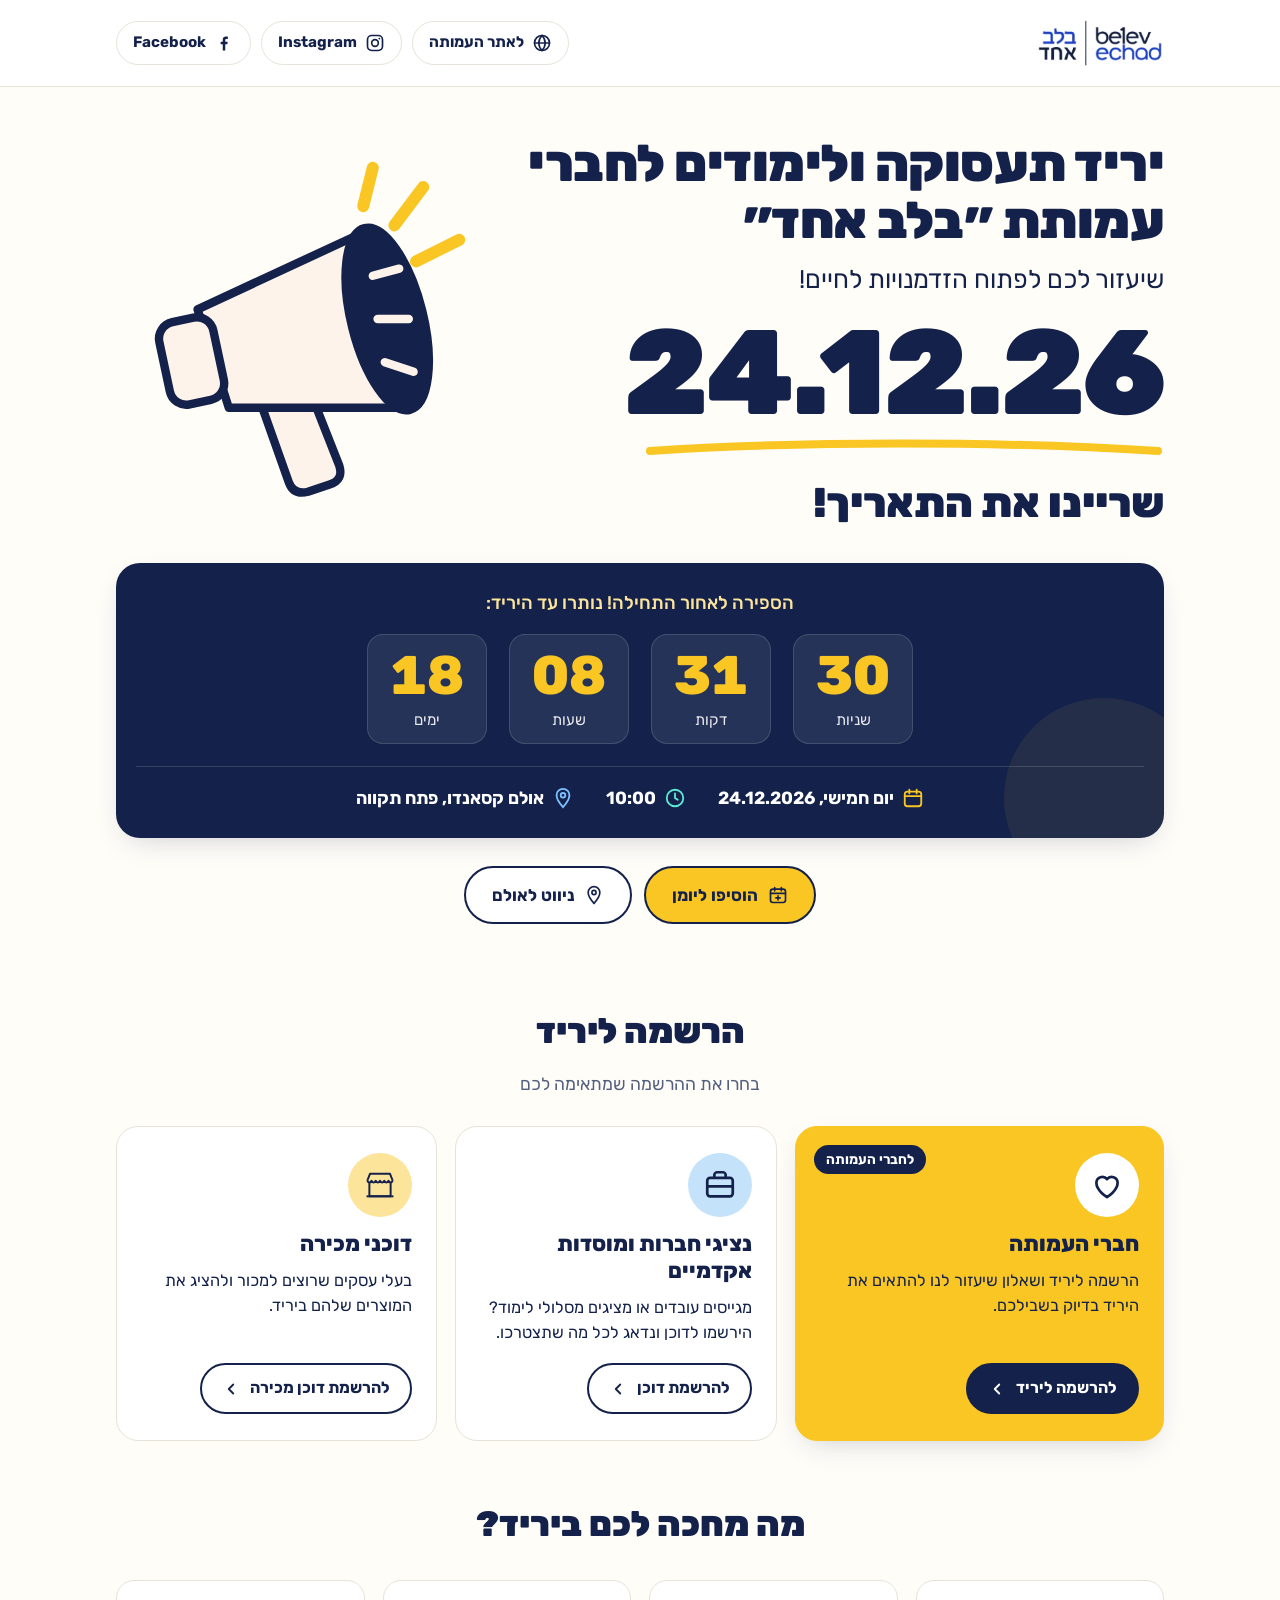
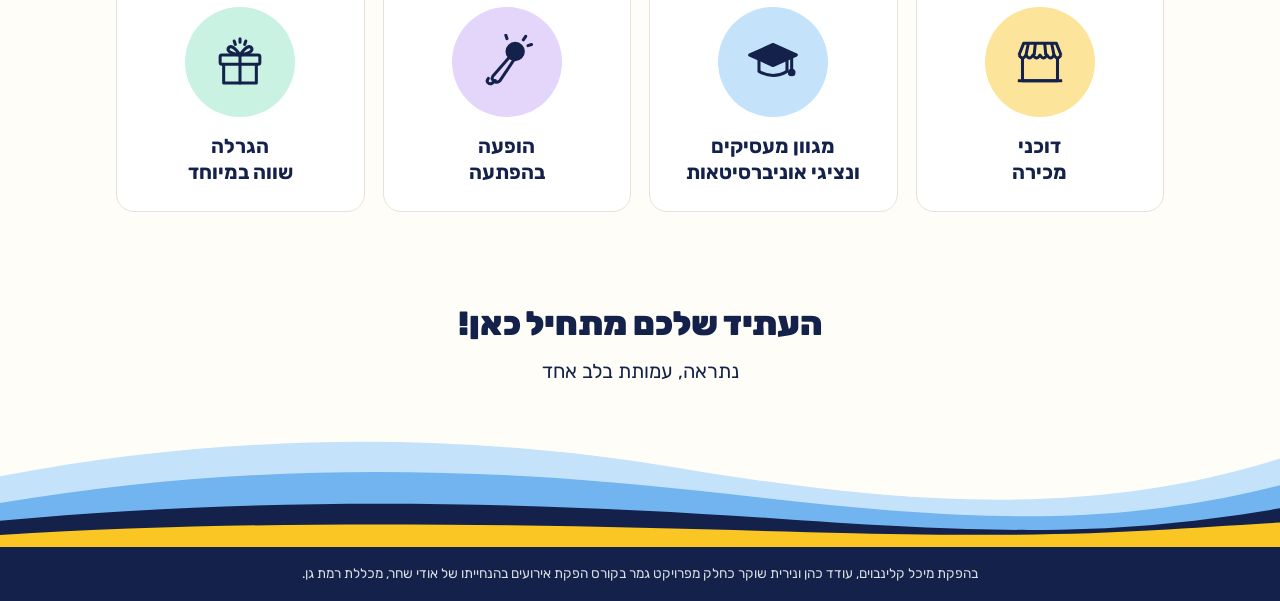
==== index.html @ 86a4e1fc "Update hero heading, drop hero register button, add credits footer - Hero now opens with "יריד תעסוק" ====
<!doctype html>
<html lang="he" dir="rtl">
<head>
  <meta charset="utf-8">
  <meta name="viewport" content="width=device-width, initial-scale=1">
  <title>יריד תעסוקה ולימודים | בלב אחד</title>
  <meta name="description" content="חברי בלב אחד, שריינו את התאריך! יריד תעסוקה ולימודים ב-24.12.26 בשעה 10:00, אולם קסאנדו פתח תקווה.">
  <link rel="preconnect" href="https://fonts.googleapis.com">
  <link rel="preconnect" href="https://fonts.gstatic.com" crossorigin>
  <link href="https://fonts.googleapis.com/css2?family=Rubik:wght@400;500;700;800;900&display=swap" rel="stylesheet">
  <link rel="stylesheet" href="styles.css">
</head>
<body>

  <!-- Top info bar (as in the flyer) -->
  <header class="topbar">
    <div class="container">
      <a class="logo" href="index.html" aria-label="בלב אחד – belev echad">
        <img src="assets/logo.png" alt="בלב אחד – belev echad" width="194" height="76">
      </a>
      <nav class="social" aria-label="בלב אחד ברשת">
        <a class="social-link" href="https://belevechad.nyc/" target="_blank" rel="noopener">
          <svg width="20" height="20" viewBox="0 0 24 24" fill="none" stroke="currentColor" stroke-width="2" stroke-linecap="round" aria-hidden="true"><circle cx="12" cy="12" r="9"/><path d="M3 12h18M12 3c2.5 2.6 3.8 5.6 3.8 9s-1.3 6.4-3.8 9c-2.5-2.6-3.8-5.6-3.8-9S9.5 5.6 12 3Z"/></svg>
          <span class="social-label">לאתר העמותה</span>
        </a>
        <a class="social-link" href="https://www.instagram.com/belevechad" target="_blank" rel="noopener">
          <svg width="20" height="20" viewBox="0 0 24 24" fill="none" stroke="currentColor" stroke-width="2" aria-hidden="true"><rect x="3" y="3" width="18" height="18" rx="5"/><circle cx="12" cy="12" r="4"/><circle cx="17.3" cy="6.7" r="1.1" fill="currentColor" stroke="none"/></svg>
          <span class="social-label">Instagram</span>
        </a>
        <a class="social-link" href="https://www.facebook.com/belevechad/" target="_blank" rel="noopener">
          <svg width="20" height="20" viewBox="0 0 24 24" fill="currentColor" aria-hidden="true"><path d="M13.5 21v-7.5h2.5l.4-3h-2.9V8.6c0-.9.3-1.5 1.5-1.5h1.6V4.4c-.3 0-1.2-.1-2.3-.1-2.3 0-3.8 1.4-3.8 3.9v2.3H8v3h2.5V21h3Z"/></svg>
          <span class="social-label">Facebook</span>
        </a>
      </nav>
    </div>
  </header>

  <main>
    <!-- Hero -->
    <section class="hero">
      <div class="container">
        <div class="hero-grid">
          <div>
            <h1>יריד תעסוקה ולימודים לחברי עמותת ״בלב אחד״</h1>
            <p class="tagline">שיעזור לכם לפתוח הזדמנויות לחיים!</p>
            <p class="big-date">24.12.26</p>
            <svg class="underline" viewBox="0 0 520 18" preserveAspectRatio="none" aria-hidden="true"><path d="M6 12 C 150 2, 360 2, 514 12" stroke="#f9c623" stroke-width="8" fill="none" stroke-linecap="round"/></svg>
            <p class="save-date">שריינו את התאריך!</p>
          </div>

          <!-- Megaphone illustration -->
          <svg class="megaphone" viewBox="0 0 300 300" aria-hidden="true">
            <g stroke="#f9c623" stroke-width="10" stroke-linecap="round">
              <path d="M222 62 L246 30"/><path d="M240 92 L276 74"/><path d="M196 46 L204 14"/>
            </g>
            <g stroke="#14224b" stroke-width="7" stroke-linejoin="round" stroke-linecap="round">
              <path d="M150 196 L176 262 Q180 274 168 278 L150 284 Q138 287 134 276 L112 214" fill="#fdf3ea"/>
              <path d="M58 132 L200 66 L232 214 L84 214 Z" fill="#fdf3ea"/>
              <rect x="30" y="140" width="46" height="70" rx="14" fill="#fdf3ea" transform="rotate(-12 53 175)"/>
              <ellipse cx="216" cy="140" rx="30" ry="78" transform="rotate(-14 216 140)" fill="#14224b"/>
            </g>
            <g stroke="#fdf3ea" stroke-width="7" stroke-linecap="round">
              <path d="M204 104 L226 98"/><path d="M208 140 L234 140"/><path d="M214 176 L238 184"/>
            </g>
          </svg>
        </div>

        <!-- Countdown -->
        <div class="countdown-wrap" role="timer" aria-live="off">
          <p class="countdown-title">הספירה לאחור התחילה! נותרו עד היריד:</p>
          <div class="countdown" id="countdown">
            <div class="cd-unit"><span class="cd-num" id="cd-seconds">--</span><span class="cd-label">שניות</span></div>
            <div class="cd-unit"><span class="cd-num" id="cd-minutes">--</span><span class="cd-label">דקות</span></div>
            <div class="cd-unit"><span class="cd-num" id="cd-hours">--</span><span class="cd-label">שעות</span></div>
            <div class="cd-unit"><span class="cd-num" id="cd-days">--</span><span class="cd-label">ימים</span></div>
          </div>
          <div class="cd-details">
            <div class="cd-detail">
              <svg width="22" height="22" viewBox="0 0 24 24" fill="none" stroke="#f9c623" stroke-width="2" stroke-linecap="round" aria-hidden="true"><rect x="3" y="5" width="18" height="16" rx="3"/><path d="M3 10h18M8 3v4M16 3v4"/></svg>
              <span>יום חמישי, 24.12.2026</span>
            </div>
            <div class="cd-detail">
              <svg width="22" height="22" viewBox="0 0 24 24" fill="none" stroke="#5eead4" stroke-width="2" stroke-linecap="round" aria-hidden="true"><circle cx="12" cy="12" r="9"/><path d="M12 7v5l3 2"/></svg>
              <span>10:00</span>
            </div>
            <div class="cd-detail">
              <svg width="22" height="22" viewBox="0 0 24 24" fill="none" stroke="#7cc0ff" stroke-width="2" aria-hidden="true"><path d="M12 2a7 7 0 0 0-7 7c0 5.2 7 13 7 13s7-7.8 7-13a7 7 0 0 0-7-7Z"/><circle cx="12" cy="9" r="2.5"/></svg>
              <span>אולם קסאנדו, פתח תקווה</span>
            </div>
          </div>
        </div>

        <div class="cta-row">
          <a class="btn btn-primary" href="https://calendar.google.com/calendar/render?action=TEMPLATE&text=%D7%99%D7%A8%D7%99%D7%93%20%D7%AA%D7%A2%D7%A1%D7%95%D7%A7%D7%94%20%D7%95%D7%9C%D7%99%D7%9E%D7%95%D7%93%D7%99%D7%9D%20-%20%D7%91%D7%9C%D7%91%20%D7%90%D7%97%D7%93&dates=20261224T080000Z/20261224T120000Z&location=%D7%90%D7%95%D7%9C%D7%9D%20%D7%A7%D7%A1%D7%90%D7%A0%D7%93%D7%95%2C%20%D7%A4%D7%AA%D7%97%20%D7%AA%D7%A7%D7%95%D7%95%D7%94" target="_blank" rel="noopener">
            <svg width="20" height="20" viewBox="0 0 24 24" fill="none" aria-hidden="true"><rect x="3" y="5" width="18" height="16" rx="3" stroke="currentColor" stroke-width="2"/><path d="M3 10h18M8 3v4M16 3v4M12 13v5M9.5 15.5h5" stroke="currentColor" stroke-width="2" stroke-linecap="round"/></svg>
            הוסיפו ליומן
          </a>
          <a class="btn btn-ghost" href="https://waze.com/ul?q=אולם%20קסאנדו%20פתח%20תקווה&navigate=yes" target="_blank" rel="noopener">
            <svg width="20" height="20" viewBox="0 0 24 24" fill="none" aria-hidden="true"><path d="M12 2a7 7 0 0 0-7 7c0 5.2 7 13 7 13s7-7.8 7-13a7 7 0 0 0-7-7Z" stroke="currentColor" stroke-width="2"/><circle cx="12" cy="9" r="2.5" stroke="currentColor" stroke-width="2"/></svg>
            ניווט לאולם
          </a>
        </div>
      </div>
    </section>

    <!-- Registration: one card per audience -->
    <section class="section" id="register">
      <div class="container">
        <h2 class="section-title">הרשמה ליריד</h2>
        <p class="section-sub">בחרו את ההרשמה שמתאימה לכם</p>
        <div class="reg-cards">
          <a class="reg-card featured" href="members.html">
            <span class="reg-badge">לחברי העמותה</span>
            <span class="reg-icon bg-mint">
              <svg width="34" height="34" viewBox="0 0 24 24" fill="none" stroke="#14224b" stroke-width="1.9" stroke-linecap="round" stroke-linejoin="round" aria-hidden="true"><path d="M12 20.5s-7.5-4.4-7.5-10.1A4.2 4.2 0 0 1 12 7.9a4.2 4.2 0 0 1 7.5 2.5c0 5.7-7.5 10.1-7.5 10.1Z"/></svg>
            </span>
            <h3>חברי העמותה</h3>
            <p>הרשמה ליריד ושאלון שיעזור לנו להתאים את היריד בדיוק בשבילכם.</p>
            <span class="btn btn-dark">להרשמה ליריד <svg width="18" height="18" viewBox="0 0 24 24" fill="none" stroke="currentColor" stroke-width="2.4" stroke-linecap="round" stroke-linejoin="round" aria-hidden="true"><path d="M15 6l-6 6 6 6"/></svg></span>
          </a>
          <a class="reg-card" href="register.html">
            <span class="reg-icon bg-sky">
              <svg width="34" height="34" viewBox="0 0 24 24" fill="none" stroke="#14224b" stroke-width="1.9" stroke-linejoin="round" aria-hidden="true"><rect x="3" y="7" width="18" height="13" rx="2"/><path d="M8 7V5a2 2 0 0 1 2-2h4a2 2 0 0 1 2 2v2M3 13h18"/></svg>
            </span>
            <h3>נציגי חברות ומוסדות אקדמיים</h3>
            <p>מגייסים עובדים או מציגים מסלולי לימוד? הירשמו לדוכן ונדאג לכל מה שתצטרכו.</p>
            <span class="btn btn-ghost">להרשמת דוכן <svg width="18" height="18" viewBox="0 0 24 24" fill="none" stroke="currentColor" stroke-width="2.4" stroke-linecap="round" stroke-linejoin="round" aria-hidden="true"><path d="M15 6l-6 6 6 6"/></svg></span>
          </a>
          <a class="reg-card" href="vendors.html">
            <span class="reg-icon bg-butter">
              <svg width="34" height="34" viewBox="0 0 48 48" fill="none" stroke="#14224b" stroke-width="2.8" stroke-linejoin="round" aria-hidden="true"><path d="M6 18 L10 8 H38 L42 18"/><path d="M6 18 q3 5 6 0 q3 5 6 0 q3 5 6 0 q3 5 6 0 q3 5 6 0 q3 5 6 0"/><path d="M9 21 V40 H39 V21"/><path d="M5 40 H43"/></svg>
            </span>
            <h3>דוכני מכירה</h3>
            <p>בעלי עסקים שרוצים למכור ולהציג את המוצרים שלהם ביריד.</p>
            <span class="btn btn-ghost">להרשמת דוכן מכירה <svg width="18" height="18" viewBox="0 0 24 24" fill="none" stroke="currentColor" stroke-width="2.4" stroke-linecap="round" stroke-linejoin="round" aria-hidden="true"><path d="M15 6l-6 6 6 6"/></svg></span>
          </a>
        </div>
      </div>
    </section>

    <!-- What awaits you -->
    <section class="section" style="padding-top:0">
      <div class="container">
        <h2 class="section-title">מה מחכה לכם ביריד?</h2>
        <div class="features">
          <div class="feature">
            <div class="icon bg-butter">
              <svg width="56" height="56" viewBox="0 0 48 48" fill="none" stroke="#14224b" stroke-width="2.6" stroke-linejoin="round" aria-hidden="true"><path d="M6 18 L10 8 H38 L42 18"/><path d="M6 18 q3 5 6 0 q3 5 6 0 q3 5 6 0 q3 5 6 0 q3 5 6 0 q3 5 6 0"/><path d="M9 21 V40 H39 V21"/><path d="M5 40 H43"/><path d="M14 8 L12 18 M20 8 L19 18 M28 8 L29 18 M34 8 L36 18"/></svg>
            </div>
            <h3>דוכני<br>מכירה</h3>
          </div>
          <div class="feature">
            <div class="icon bg-sky">
              <svg width="56" height="56" viewBox="0 0 48 48" fill="none" stroke="#14224b" stroke-width="2.6" stroke-linejoin="round" stroke-linecap="round" aria-hidden="true"><path d="M4 18 L24 9 L44 18 L24 27 Z" fill="#14224b"/><path d="M12 22 V32 Q24 39 36 32 V22"/><path d="M40 20 V31"/><circle cx="40" cy="33" r="2" fill="#14224b"/></svg>
            </div>
            <h3>מגוון מעסיקים<br>ונציגי אוניברסיטאות</h3>
          </div>
          <div class="feature">
            <div class="icon bg-lilac">
              <svg width="56" height="56" viewBox="0 0 48 48" fill="none" stroke="#14224b" stroke-width="2.6" stroke-linecap="round" stroke-linejoin="round" aria-hidden="true"><circle cx="31" cy="15" r="7" fill="#14224b"/><path d="M26 20 L12 36 Q10 39 13 40 L14 41 Q16 42 18 40 L30 22"/><path d="M14 40 Q10 44 8 42 Q6 41 8 38"/><path d="M38 5 L40 2 M42 10 L45 9 M24 4 L23 1"/></svg>
            </div>
            <h3>הופעה<br>בהפתעה</h3>
          </div>
          <div class="feature">
            <div class="icon bg-mint">
              <svg width="56" height="56" viewBox="0 0 48 48" fill="none" stroke="#14224b" stroke-width="2.6" stroke-linejoin="round" stroke-linecap="round" aria-hidden="true"><rect x="7" y="18" width="34" height="8" rx="1.5"/><path d="M10 26 V42 H38 V26"/><path d="M24 18 V42"/><path d="M24 18 Q17 8 14 12 Q12 16 24 18 Q31 8 34 12 Q36 16 24 18"/><path d="M19 6 L20 9 M24 4 V7 M29 6 L28 9"/></svg>
            </div>
            <h3>הגרלה<br>שווה במיוחד</h3>
          </div>
        </div>
      </div>
    </section>

    <!-- Closing -->
    <section class="closing">
      <div class="container">
        <h2>העתיד שלכם מתחיל כאן!</h2>
        <p>נתראה, עמותת בלב אחד</p>
      </div>
      <svg class="wave" viewBox="0 0 1440 140" preserveAspectRatio="none" aria-hidden="true">
        <path d="M0 60 C 260 10, 520 10, 760 50 S 1220 110, 1440 40 V140 H0 Z" fill="#c5e2fb"/>
        <path d="M0 90 C 300 40, 560 50, 820 80 S 1240 120, 1440 70 V140 H0 Z" fill="#2f8fe6" opacity=".55"/>
        <path d="M0 110 C 320 80, 620 90, 880 108 S 1260 126, 1440 96 V140 H0 Z" fill="#14224b"/>
        <path d="M0 126 C 360 104, 700 118, 960 124 S 1300 120, 1440 112 V140 H0 Z" fill="#f9c623"/>
      </svg>
    </section>
  </main>

  <footer class="site-footer">
    <p>בהפקת מיכל קלינבוים, עודד כהן ונירית שוקר כחלק מפרויקט גמר בקורס הפקת אירועים בהנחייתו של אודי שחר, מכללת רמת גן.</p>
  </footer>

  <script>
    // Event start: 24.12.2026 at 10:00 Israel time (UTC+2 in December)
    const EVENT_START = new Date('2026-12-24T10:00:00+02:00').getTime();
    const EVENT_END_GUESS = EVENT_START + 6 * 60 * 60 * 1000; // treat the day as "today" for 6 hours

    const els = {
      wrap: document.getElementById('countdown'),
      d: document.getElementById('cd-days'),
      h: document.getElementById('cd-hours'),
      m: document.getElementById('cd-minutes'),
      s: document.getElementById('cd-seconds'),
      title: document.querySelector('.countdown-title')
    };
    const pad = n => String(n).padStart(2, '0');

    function tick() {
      const now = Date.now();
      const diff = EVENT_START - now;

      if (diff <= 0) {
        clearInterval(timer);
        els.title.style.display = 'none';
        els.wrap.innerHTML = now < EVENT_END_GUESS
          ? '<p class="countdown-done">היריד מתקיים עכשיו! מחכים לכם 🎉</p>'
          : '<p class="countdown-done">תודה שהגעתם! נתראה באירוע הבא 💛</p>';
        return;
      }

      const sec = Math.floor(diff / 1000);
      els.d.textContent = Math.floor(sec / 86400);
      els.h.textContent = pad(Math.floor((sec % 86400) / 3600));
      els.m.textContent = pad(Math.floor((sec % 3600) / 60));
      els.s.textContent = pad(sec % 60);
    }

    const timer = setInterval(tick, 1000);
    tick();
  </script>
</body>
</html>
---- styles.css ----
:root {
  --navy: #14224b;
  --navy-2: #22346b;
  --yellow: #f9c623;
  --yellow-soft: #fde49b;
  --blue: #2f8fe6;
  --sky: #c5e2fb;
  --mint: #c9f2e3;
  --lilac: #e4d6fb;
  --bg: #fffdf8;
  --card: #ffffff;
  --line: #e7e3d8;
  --muted: #55607f;
  --danger: #c0392b;
  --radius: 18px;
  --shadow: 0 10px 30px -12px rgba(20, 34, 75, 0.25);
}

* { box-sizing: border-box; }
[hidden] { display: none !important; }

html { scroll-behavior: smooth; }

body {
  margin: 0;
  font-family: "Rubik", "Assistant", system-ui, sans-serif;
  color: var(--navy);
  background: var(--bg);
  line-height: 1.55;
  -webkit-font-smoothing: antialiased;
  -webkit-text-size-adjust: 100%;
  text-size-adjust: 100%;
}

a { color: inherit; }

.container {
  width: 100%;
  max-width: 1080px;
  margin: 0 auto;
  padding: 0 16px;
}

/* ---------- Logo ---------- */
.logo { display: inline-flex; align-items: center; }
.logo img { display: block; height: 50px; width: auto; }
@media (max-width: 600px) { .logo img { height: 44px; } }

/* ---------- Top info bar ---------- */
.topbar {
  padding: 18px 0;
  border-bottom: 1px solid var(--line);
  background: #fff;
}
.topbar .container {
  display: flex;
  align-items: center;
  justify-content: space-between;
  gap: 16px;
  flex-wrap: wrap;
}
.social { display: flex; align-items: center; gap: 10px; }
.social-link {
  display: inline-flex;
  align-items: center;
  gap: 8px;
  padding: 9px 16px;
  border: 1.5px solid var(--line);
  border-radius: 999px;
  background: #fff;
  color: var(--navy);
  font-weight: 700;
  font-size: 0.95rem;
  text-decoration: none;
  transition: border-color 0.15s ease, background 0.15s ease, transform 0.15s ease;
}
.social-link svg { flex: none; }
.social-link:hover { border-color: var(--navy); background: var(--yellow-soft); transform: translateY(-1px); }
.social-link:focus-visible { outline: 3px solid var(--blue); outline-offset: 2px; }

/* ---------- Hero ---------- */
.hero {
  position: relative;
  padding: 48px 0 24px;
  overflow: hidden;
}
.hero-grid {
  display: grid;
  grid-template-columns: 1.25fr 0.75fr;
  align-items: center;
  gap: 24px;
}
.hero h1 {
  margin: 0;
  font-size: clamp(1.9rem, 4.6vw, 3.2rem);
  font-weight: 900;
  line-height: 1.12;
  letter-spacing: -0.5px;
}
.big-date {
  margin: 14px 0 0;
  font-size: clamp(3.4rem, 12vw, 7.5rem);
  font-weight: 900;
  line-height: 1;
  direction: ltr;
  text-align: right;
  letter-spacing: -2px;
}
.underline {
  display: block;
  width: min(100%, 520px);
  height: 18px;
  margin: 6px 0 22px auto;
}
.hero .tagline {
  margin: 10px 0 0;
  font-size: clamp(1.15rem, 2.6vw, 1.6rem);
  font-weight: 400;
}
.save-date {
  margin: 0;
  font-size: clamp(1.6rem, 4vw, 2.6rem);
  font-weight: 900;
  line-height: 1.15;
}
.megaphone { width: 100%; max-width: 360px; justify-self: center; }

/* ---------- Countdown ---------- */
.countdown-wrap {
  margin: 36px 0 0;
  padding: 26px 20px;
  background: var(--navy);
  color: #fff;
  border-radius: 24px;
  box-shadow: var(--shadow);
  text-align: center;
  position: relative;
  overflow: hidden;
}
.countdown-wrap::before {
  content: "";
  position: absolute;
  inset: auto -40px -60px auto;
  width: 200px;
  height: 200px;
  border-radius: 50%;
  background: var(--yellow);
  opacity: 0.07;
}
.countdown-title {
  margin: 0 0 16px;
  font-size: 1.15rem;
  font-weight: 500;
  color: var(--yellow-soft);
}
.countdown {
  display: flex;
  justify-content: center;
  gap: clamp(8px, 2.5vw, 22px);
}
.cd-unit {
  flex: 1 1 0;
  min-width: 0;
  max-width: 120px;
  padding: 14px 6px 10px;
  border-radius: 16px;
  background: rgba(255, 255, 255, 0.08);
  border: 1px solid rgba(255, 255, 255, 0.14);
}
.cd-num {
  display: block;
  font-size: clamp(1.9rem, 7vw, 3.4rem);
  font-weight: 800;
  line-height: 1;
  font-variant-numeric: tabular-nums;
  color: var(--yellow);
}
.cd-label { display: block; margin-top: 6px; font-size: 0.95rem; opacity: 0.9; }
.countdown-done { font-size: 1.6rem; font-weight: 800; color: var(--yellow); margin: 0; }
.cd-details {
  position: relative;
  display: flex;
  flex-wrap: wrap;
  justify-content: center;
  gap: 10px 32px;
  margin-top: 22px;
  padding-top: 18px;
  border-top: 1px solid rgba(255, 255, 255, 0.14);
}
.cd-detail {
  display: inline-flex;
  align-items: center;
  gap: 8px;
  font-size: 1.1rem;
  font-weight: 700;
}
.cd-detail svg { flex: none; }

/* ---------- Buttons ---------- */
.cta-row {
  display: flex;
  flex-wrap: wrap;
  justify-content: center;
  gap: 12px;
  margin-top: 28px;
}
.btn {
  display: inline-flex;
  align-items: center;
  justify-content: center;
  gap: 10px;
  padding: 14px 26px;
  border-radius: 999px;
  border: 2px solid var(--navy);
  font: inherit;
  font-weight: 700;
  font-size: 1.05rem;
  text-decoration: none;
  cursor: pointer;
  transition: transform 0.15s ease, box-shadow 0.15s ease, background 0.15s ease;
}
.btn:hover { transform: translateY(-2px); box-shadow: var(--shadow); }
.btn:focus-visible { outline: 3px solid var(--blue); outline-offset: 3px; }
.btn-primary { background: var(--yellow); color: var(--navy); }
.btn-ghost { background: #fff; color: var(--navy); }
.btn-dark { background: var(--navy); color: #fff; }
.btn[disabled] { opacity: 0.6; cursor: wait; transform: none; }

/* ---------- Features ---------- */
.section { padding: 56px 0; }
.section-title {
  margin: 0 0 28px;
  text-align: center;
  font-size: clamp(1.6rem, 3.6vw, 2.2rem);
  font-weight: 900;
}
.features {
  display: grid;
  grid-template-columns: repeat(4, 1fr);
  gap: 18px;
}
.feature {
  text-align: center;
  padding: 26px 14px;
  background: var(--card);
  border: 1px solid var(--line);
  border-radius: var(--radius);
}
.feature .icon {
  width: 110px;
  height: 110px;
  margin: 0 auto 16px;
  border-radius: 50%;
  display: grid;
  place-items: center;
}
.feature h3 { margin: 0; font-size: 1.25rem; font-weight: 700; line-height: 1.3; }
.bg-butter { background: var(--yellow-soft); }
.bg-sky { background: var(--sky); }
.bg-lilac { background: var(--lilac); }
.bg-mint { background: var(--mint); }

/* ---------- Registration cards ---------- */
.section-sub { margin: -16px 0 28px; text-align: center; color: var(--muted); font-size: 1.1rem; }
.reg-cards {
  display: grid;
  grid-template-columns: 1.15fr 1fr 1fr;
  gap: 18px;
  align-items: stretch;
}
.reg-card {
  position: relative;
  display: flex;
  flex-direction: column;
  align-items: flex-start;
  gap: 10px;
  padding: 26px 24px;
  background: var(--card);
  border: 1.5px solid var(--line);
  border-radius: 22px;
  color: var(--navy);
  text-decoration: none;
  transition: transform 0.15s ease, box-shadow 0.15s ease, border-color 0.15s ease;
}
.reg-card:hover { transform: translateY(-3px); box-shadow: var(--shadow); border-color: var(--navy); }
.reg-card:focus-visible { outline: 3px solid var(--blue); outline-offset: 3px; }
.reg-card.featured { background: var(--yellow); border-color: var(--yellow); box-shadow: var(--shadow); }
.reg-card h3 { margin: 4px 0 0; font-size: 1.35rem; font-weight: 800; line-height: 1.25; }
.reg-card p { margin: 0; font-size: 1.02rem; flex: 1; }
.reg-card .btn { margin-top: 8px; padding: 11px 20px; font-size: 1rem; }
.reg-card .btn:hover { transform: none; box-shadow: none; }
.reg-icon { width: 64px; height: 64px; border-radius: 50%; display: grid; place-items: center; }
.reg-card.featured .reg-icon { background: #fff; }
.reg-badge {
  position: absolute;
  top: 18px;
  left: 18px;
  padding: 4px 12px;
  border-radius: 999px;
  background: var(--navy);
  color: #fff;
  font-size: 0.85rem;
  font-weight: 700;
}

/* ---------- Form extras ---------- */
.other-input { max-width: 380px; margin-top: 4px; }
.sub-fields > .field {
  margin-top: -4px;
  padding-inline-start: 14px;
  border-inline-start: 3px solid var(--yellow-soft);
}
.section-note { margin: 34px 0 16px; text-align: center; }
.section-note h2 { margin: 0 0 4px; font-size: clamp(1.4rem, 3.4vw, 1.8rem); font-weight: 900; }
.section-note p { margin: 0; color: var(--muted); font-size: 1.05rem; }
.privacy-note { margin: 6px 0 16px; text-align: center; color: var(--muted); font-size: 0.95rem; }
/* ---------- Footer ---------- */
.closing { text-align: center; padding: 30px 0 0; }
.closing h2 { margin: 0; font-size: clamp(1.5rem, 3.6vw, 2.1rem); font-weight: 900; }
.closing p { margin: 6px 0 0; font-size: 1.25rem; }
.wave { display: block; width: 100%; height: auto; margin-top: 36px; }

.site-footer {
  padding: 16px;
  background: var(--navy);
  color: rgba(255, 255, 255, 0.85);
  text-align: center;
}
.site-footer p { margin: 0 auto; max-width: 760px; font-size: 0.85rem; line-height: 1.6; text-wrap: balance; }

/* ---------- Register page ---------- */
.page-head { padding: 40px 0 10px; text-align: center; }
.page-head .eyebrow {
  display: inline-block;
  padding: 6px 16px;
  border-radius: 999px;
  background: var(--yellow);
  font-weight: 700;
  font-size: 0.95rem;
}
.page-head h1 { margin: 14px 0 8px; font-size: clamp(1.8rem, 4.6vw, 2.8rem); font-weight: 900; line-height: 1.15; }
.page-head p { margin: 0 auto; max-width: 640px; color: var(--muted); font-size: 1.08rem; }

.form-wrap { max-width: 780px; margin: 0 auto; padding: 24px 0 64px; }
.card {
  background: var(--card);
  border: 1px solid var(--line);
  border-radius: 22px;
  padding: 26px;
  margin-bottom: 18px;
}
.card-title {
  display: flex;
  align-items: center;
  gap: 12px;
  margin: 0 0 18px;
  font-size: 1.3rem;
  font-weight: 800;
}
.step {
  flex: none;
  display: grid;
  place-items: center;
  width: 34px;
  height: 34px;
  border-radius: 50%;
  background: var(--yellow);
  font-size: 1rem;
  font-weight: 800;
}
.grid-2 { display: grid; grid-template-columns: 1fr 1fr; gap: 16px; margin-bottom: 16px; }
.grid-2:last-child { margin-bottom: 0; }
.grid-2 > .field { margin-bottom: 0; }
.field { display: flex; flex-direction: column; gap: 6px; margin-bottom: 16px; }
.field:last-child { margin-bottom: 0; }
.label { font-weight: 700; font-size: 1.02rem; }
.label .req { color: var(--danger); }
.hint { color: var(--muted); font-size: 0.92rem; margin-top: -2px; }

input[type="text"], input[type="email"], input[type="tel"], input[type="number"], select, textarea {
  width: 100%;
  padding: 12px 14px;
  border: 1.5px solid #cfd5e4;
  border-radius: 12px;
  background: #fff;
  color: var(--navy);
  font: inherit;
  font-size: 1rem;
  transition: border-color 0.15s ease, box-shadow 0.15s ease;
}
input[type="email"], input[type="tel"] { direction: ltr; text-align: right; }
textarea { min-height: 96px; resize: vertical; }
input:focus, select:focus, textarea:focus {
  outline: none;
  border-color: var(--blue);
  box-shadow: 0 0 0 4px rgba(47, 143, 230, 0.18);
}
.invalid input, .invalid select, .invalid textarea { border-color: var(--danger); }
.error-msg { display: none; color: var(--danger); font-size: 0.9rem; font-weight: 500; }
.invalid .error-msg { display: block; }

/* choice chips */
.choices { display: flex; flex-wrap: wrap; gap: 10px; }
.chip { position: relative; }
.chip input { position: absolute; opacity: 0; inset: 0; margin: 0; cursor: pointer; }
.chip span {
  display: inline-flex;
  align-items: center;
  gap: 8px;
  padding: 10px 16px;
  border: 1.5px solid #cfd5e4;
  border-radius: 999px;
  background: #fff;
  font-weight: 500;
  cursor: pointer;
  user-select: none;
  transition: all 0.15s ease;
}
.chip span::before {
  content: "";
  width: 16px;
  height: 16px;
  border: 2px solid var(--navy);
  border-radius: 5px;
  flex: none;
  background: #fff;
}
.chip input[type="radio"] + span::before { border-radius: 50%; }
.chip input:checked + span { background: var(--yellow-soft); border-color: var(--navy); }
.chip input:checked + span::before {
  background: var(--navy);
  box-shadow: inset 0 0 0 3px #fff;
}
.chip input:focus-visible + span { outline: 3px solid var(--blue); outline-offset: 2px; }

.type-cards { display: grid; grid-template-columns: 1fr 1fr; gap: 12px; }
.type-card { position: relative; }
.type-card input { position: absolute; opacity: 0; inset: 0; margin: 0; cursor: pointer; }
.type-card label {
  display: flex;
  align-items: center;
  gap: 12px;
  padding: 16px;
  border: 2px solid #cfd5e4;
  border-radius: 16px;
  font-weight: 700;
  font-size: 1.08rem;
  cursor: pointer;
  transition: all 0.15s ease;
}
.type-card .ti { width: 46px; height: 46px; border-radius: 50%; display: grid; place-items: center; flex: none; }
.type-card input:checked + label { border-color: var(--navy); background: #fffbea; box-shadow: 0 0 0 3px var(--yellow); }
.type-card input:focus-visible + label { outline: 3px solid var(--blue); outline-offset: 2px; }

/* stepper */
.stepper { display: inline-flex; align-items: center; border: 1.5px solid #cfd5e4; border-radius: 999px; overflow: hidden; background: #fff; }
.stepper button {
  width: 46px; height: 46px; border: 0; background: transparent; font: inherit;
  font-size: 1.4rem; font-weight: 700; color: var(--navy); cursor: pointer;
}
.stepper button:hover { background: var(--yellow-soft); }
.stepper input {
  width: 64px; border: 0; border-radius: 0; text-align: center; font-weight: 800; font-size: 1.2rem;
  -moz-appearance: textfield; appearance: textfield;
}
.stepper input::-webkit-outer-spin-button, .stepper input::-webkit-inner-spin-button { -webkit-appearance: none; margin: 0; }
.stepper input:focus { box-shadow: none; }

/* yes / no rows */
.yn-row {
  display: flex; align-items: center; justify-content: space-between; gap: 12px; flex-wrap: wrap;
  padding: 14px 16px; border: 1px solid var(--line); border-radius: 14px; margin-bottom: 10px;
}
.yn-row .label { font-weight: 500; }

/* jobs list */
.job-row { display: grid; grid-template-columns: 1fr 170px auto; gap: 10px; margin-bottom: 10px; align-items: start; }
.icon-btn {
  width: 46px; height: 46px; border-radius: 12px; border: 1.5px solid #cfd5e4; background: #fff;
  color: var(--muted); cursor: pointer; display: grid; place-items: center;
}
.icon-btn:hover { border-color: var(--danger); color: var(--danger); }
.add-btn {
  display: inline-flex; align-items: center; gap: 8px; padding: 10px 16px; border-radius: 12px;
  border: 1.5px dashed var(--navy); background: transparent; color: var(--navy); font: inherit; font-weight: 700; cursor: pointer;
}
.add-btn:hover { background: var(--yellow-soft); }

.submit-row { display: flex; flex-direction: column; align-items: center; gap: 10px; margin-top: 8px; }
.submit-row .btn { min-width: 260px; font-size: 1.15rem; padding: 16px 30px; }
.form-error { color: var(--danger); font-weight: 700; display: none; text-align: center; }

.success { text-align: center; padding: 40px 26px; }
.success .check {
  width: 84px; height: 84px; margin: 0 auto 18px; border-radius: 50%;
  background: var(--mint); display: grid; place-items: center;
}
.success h2 { margin: 0 0 8px; font-size: 1.9rem; font-weight: 900; }
.success p { margin: 0 auto 22px; max-width: 520px; color: var(--muted); font-size: 1.08rem; }

.back-link { display: inline-flex; align-items: center; gap: 6px; font-weight: 700; text-decoration: none; }
.back-link:hover { text-decoration: underline; }

.visually-hidden { position: absolute !important; width: 1px; height: 1px; overflow: hidden; clip: rect(0 0 0 0); white-space: nowrap; }

/* ---------- Responsive ---------- */
@media (max-width: 860px) {
  .hero-grid { grid-template-columns: 1fr; }
  .megaphone { order: -1; max-width: 220px; }
  .hero { text-align: center; }
  .big-date { text-align: center; }
  .underline { margin-left: auto; margin-right: auto; }
  .features { grid-template-columns: repeat(2, 1fr); }
  .reg-cards { grid-template-columns: 1fr 1fr; }
  .reg-card.featured { grid-column: 1 / -1; }
}
@media (max-width: 600px) {
  .topbar .container { flex-wrap: nowrap; }
  .social { gap: 8px; }
  .social-link { width: 42px; height: 42px; padding: 0; justify-content: center; }
  .social-label { position: absolute; width: 1px; height: 1px; overflow: hidden; clip: rect(0 0 0 0); white-space: nowrap; }
  .cd-details { flex-direction: column; align-items: center; gap: 8px; }
  .cd-detail { font-size: 1rem; }
  .feature .icon { width: 86px; height: 86px; }
  .feature .icon svg { width: 44px; height: 44px; }
  .feature h3 { font-size: 1.05rem; }
  .grid-2, .type-cards, .reg-cards { grid-template-columns: 1fr; }
  .reg-card { padding: 22px 18px; }
  .card { padding: 20px 16px; }
  .job-row { grid-template-columns: 1fr auto; }
  .job-row input { grid-column: 1; grid-row: 1; }
  .job-row .icon-btn { grid-column: 2; grid-row: 1; }
  .job-row select { grid-column: 1; grid-row: 2; }
  .cd-label { font-size: 0.8rem; }
  .submit-row .btn, .cta-row .btn { width: 100%; }
}

@media (prefers-reduced-motion: reduce) {
  html { scroll-behavior: auto; }
  .btn { transition: none; }
}
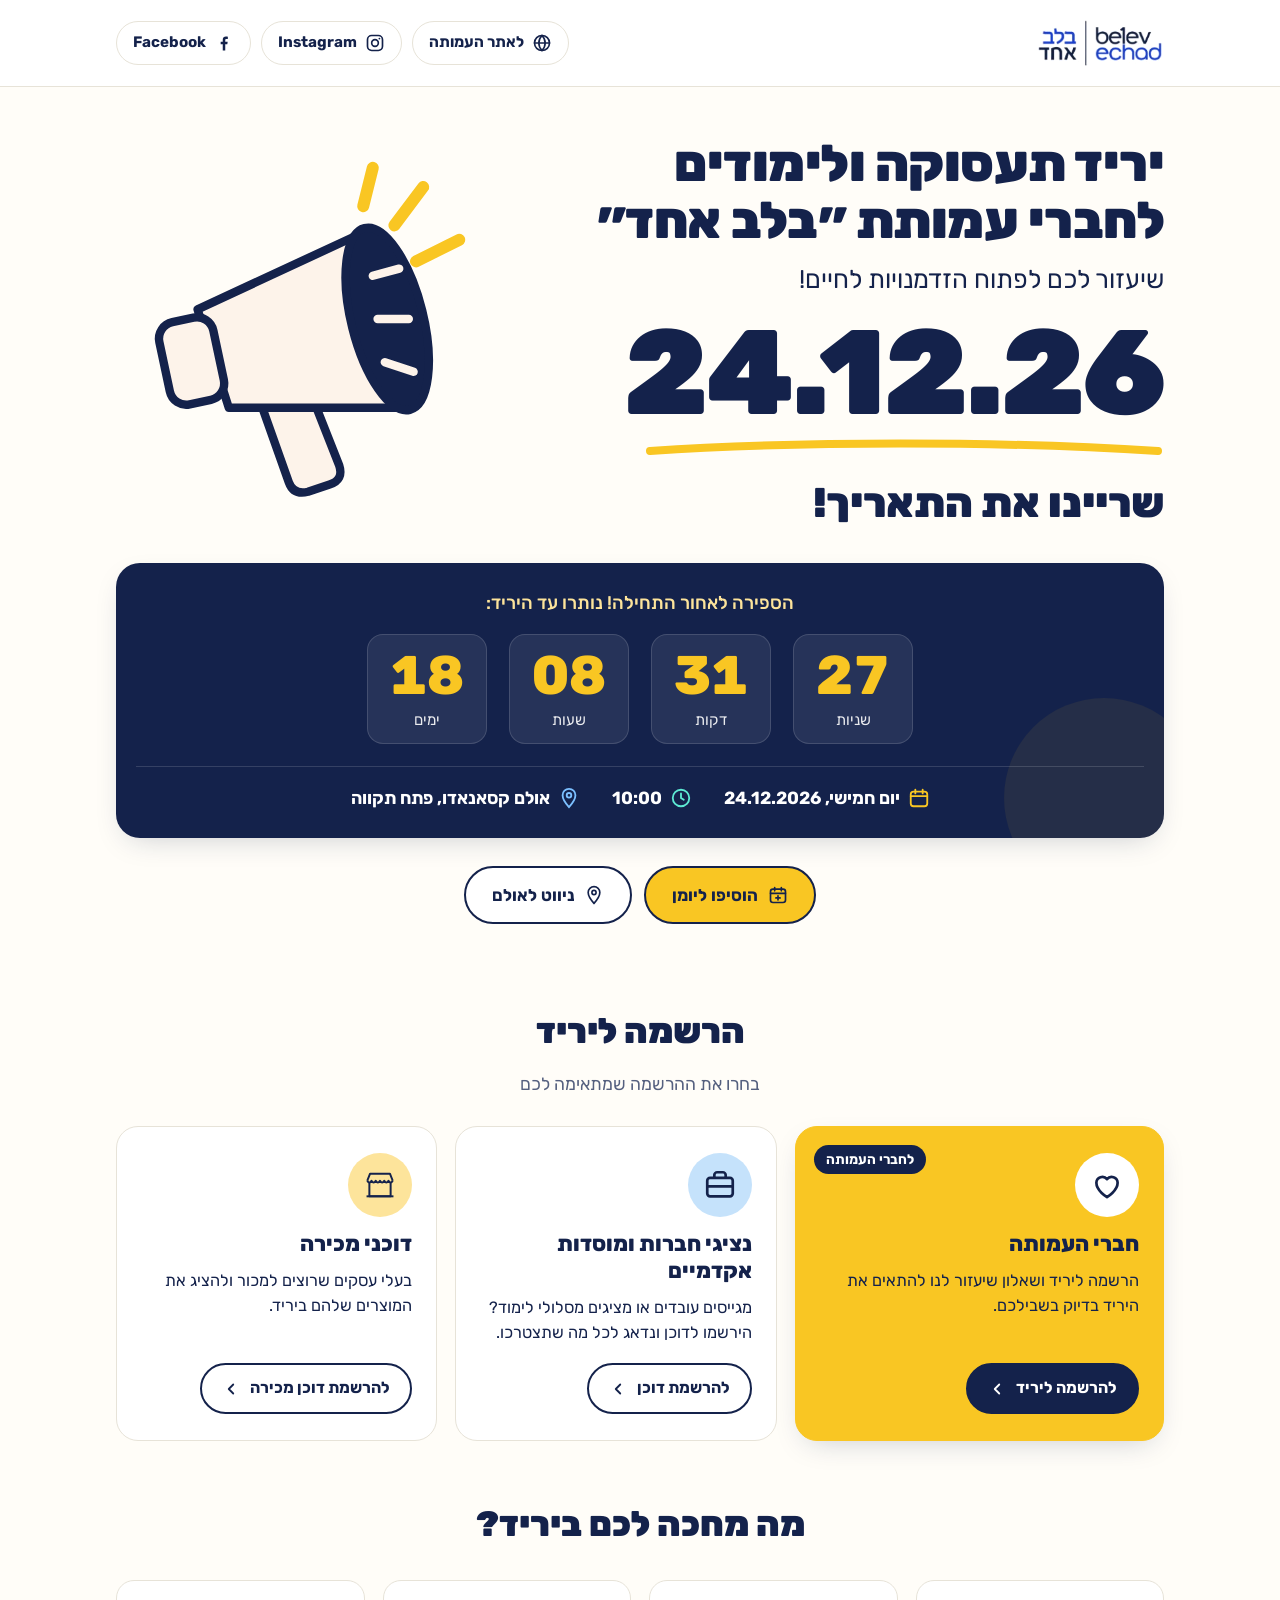
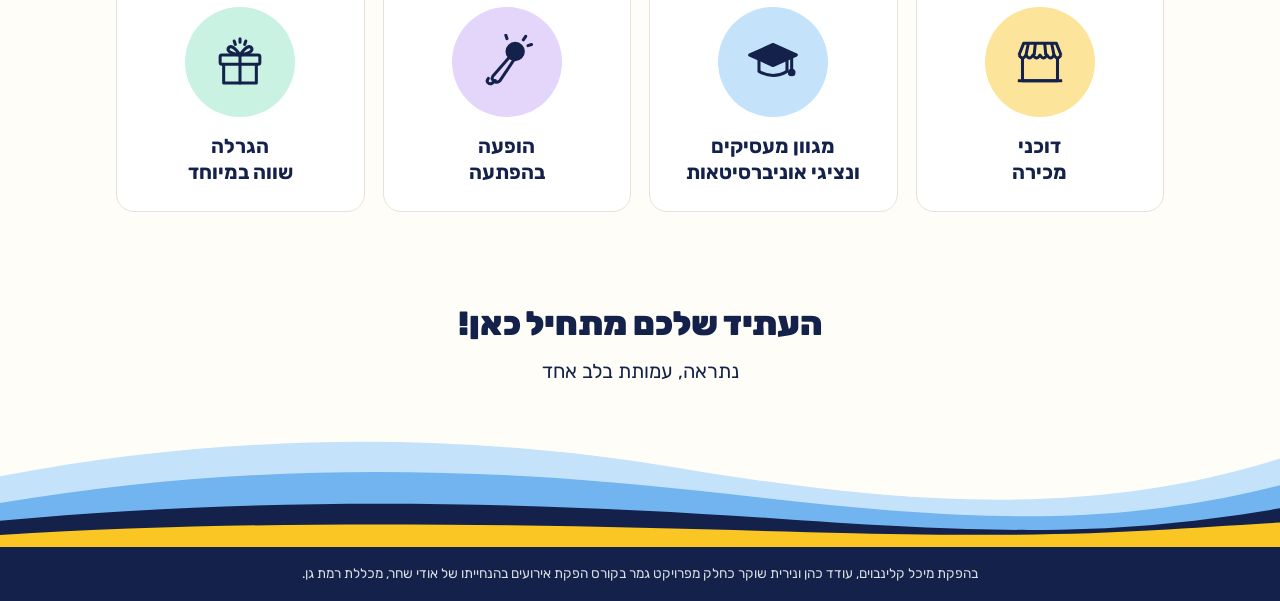
==== commit 2370d3e3: "Fix venue spelling to קסאנאדו and keep the heading's second line together - "אולם קסאנדו" → "אולם קס" ====
--- a/index.html
+++ b/index.html
@@ -4,7 +4,7 @@
   <meta charset="utf-8">
   <meta name="viewport" content="width=device-width, initial-scale=1">
   <title>יריד תעסוקה ולימודים | בלב אחד</title>
-  <meta name="description" content="חברי בלב אחד, שריינו את התאריך! יריד תעסוקה ולימודים ב-24.12.26 בשעה 10:00, אולם קסאנדו פתח תקווה.">
+  <meta name="description" content="חברי בלב אחד, שריינו את התאריך! יריד תעסוקה ולימודים ב-24.12.26 בשעה 10:00, אולם קסאנאדו פתח תקווה.">
   <link rel="preconnect" href="https://fonts.googleapis.com">
   <link rel="preconnect" href="https://fonts.gstatic.com" crossorigin>
   <link href="https://fonts.googleapis.com/css2?family=Rubik:wght@400;500;700;800;900&display=swap" rel="stylesheet">
@@ -41,7 +41,7 @@
       <div class="container">
         <div class="hero-grid">
           <div>
-            <h1>יריד תעסוקה ולימודים לחברי עמותת ״בלב אחד״</h1>
+            <h1>יריד תעסוקה ולימודים <br>לחברי עמותת <span class="nowrap">״בלב אחד״</span></h1>
             <p class="tagline">שיעזור לכם לפתוח הזדמנויות לחיים!</p>
             <p class="big-date">24.12.26</p>
             <svg class="underline" viewBox="0 0 520 18" preserveAspectRatio="none" aria-hidden="true"><path d="M6 12 C 150 2, 360 2, 514 12" stroke="#f9c623" stroke-width="8" fill="none" stroke-linecap="round"/></svg>
@@ -85,17 +85,17 @@
             </div>
             <div class="cd-detail">
               <svg width="22" height="22" viewBox="0 0 24 24" fill="none" stroke="#7cc0ff" stroke-width="2" aria-hidden="true"><path d="M12 2a7 7 0 0 0-7 7c0 5.2 7 13 7 13s7-7.8 7-13a7 7 0 0 0-7-7Z"/><circle cx="12" cy="9" r="2.5"/></svg>
-              <span>אולם קסאנדו, פתח תקווה</span>
+              <span>אולם קסאנאדו, פתח תקווה</span>
             </div>
           </div>
         </div>
 
         <div class="cta-row">
-          <a class="btn btn-primary" href="https://calendar.google.com/calendar/render?action=TEMPLATE&text=%D7%99%D7%A8%D7%99%D7%93%20%D7%AA%D7%A2%D7%A1%D7%95%D7%A7%D7%94%20%D7%95%D7%9C%D7%99%D7%9E%D7%95%D7%93%D7%99%D7%9D%20-%20%D7%91%D7%9C%D7%91%20%D7%90%D7%97%D7%93&dates=20261224T080000Z/20261224T120000Z&location=%D7%90%D7%95%D7%9C%D7%9D%20%D7%A7%D7%A1%D7%90%D7%A0%D7%93%D7%95%2C%20%D7%A4%D7%AA%D7%97%20%D7%AA%D7%A7%D7%95%D7%95%D7%94" target="_blank" rel="noopener">
+          <a class="btn btn-primary" href="https://calendar.google.com/calendar/render?action=TEMPLATE&text=%D7%99%D7%A8%D7%99%D7%93%20%D7%AA%D7%A2%D7%A1%D7%95%D7%A7%D7%94%20%D7%95%D7%9C%D7%99%D7%9E%D7%95%D7%93%D7%99%D7%9D%20-%20%D7%91%D7%9C%D7%91%20%D7%90%D7%97%D7%93&dates=20261224T080000Z/20261224T120000Z&location=%D7%90%D7%95%D7%9C%D7%9D%20%D7%A7%D7%A1%D7%90%D7%A0%D7%90%D7%93%D7%95%2C%20%D7%A4%D7%AA%D7%97%20%D7%AA%D7%A7%D7%95%D7%95%D7%94" target="_blank" rel="noopener">
             <svg width="20" height="20" viewBox="0 0 24 24" fill="none" aria-hidden="true"><rect x="3" y="5" width="18" height="16" rx="3" stroke="currentColor" stroke-width="2"/><path d="M3 10h18M8 3v4M16 3v4M12 13v5M9.5 15.5h5" stroke="currentColor" stroke-width="2" stroke-linecap="round"/></svg>
             הוסיפו ליומן
           </a>
-          <a class="btn btn-ghost" href="https://waze.com/ul?q=אולם%20קסאנדו%20פתח%20תקווה&navigate=yes" target="_blank" rel="noopener">
+          <a class="btn btn-ghost" href="https://waze.com/ul?q=אולם%20קסאנאדו%20פתח%20תקווה&navigate=yes" target="_blank" rel="noopener">
             <svg width="20" height="20" viewBox="0 0 24 24" fill="none" aria-hidden="true"><path d="M12 2a7 7 0 0 0-7 7c0 5.2 7 13 7 13s7-7.8 7-13a7 7 0 0 0-7-7Z" stroke="currentColor" stroke-width="2"/><circle cx="12" cy="9" r="2.5" stroke="currentColor" stroke-width="2"/></svg>
             ניווט לאולם
           </a>
--- a/styles.css
+++ b/styles.css
@@ -501,6 +501,7 @@
 .back-link { display: inline-flex; align-items: center; gap: 6px; font-weight: 700; text-decoration: none; }
 .back-link:hover { text-decoration: underline; }
 
+.nowrap { white-space: nowrap; }
 .visually-hidden { position: absolute !important; width: 1px; height: 1px; overflow: hidden; clip: rect(0 0 0 0); white-space: nowrap; }
 
 /* ---------- Responsive ---------- */
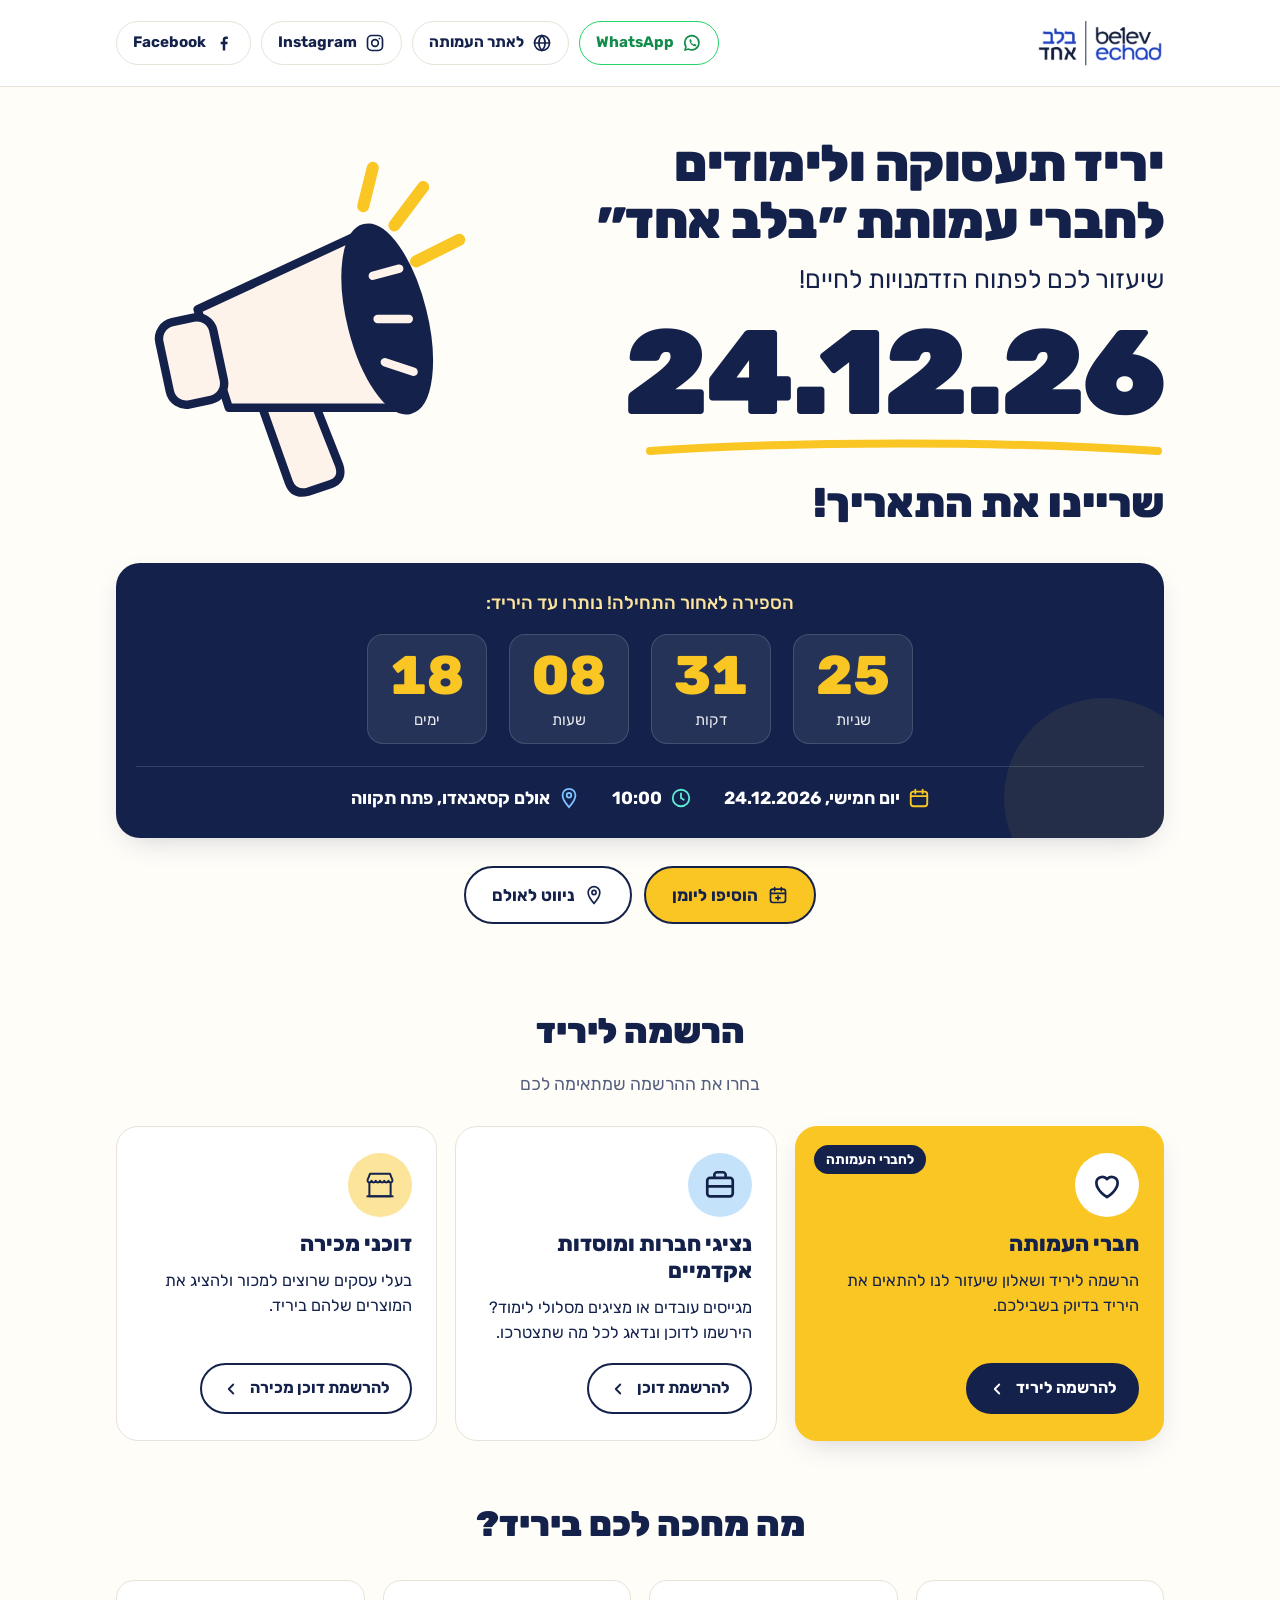
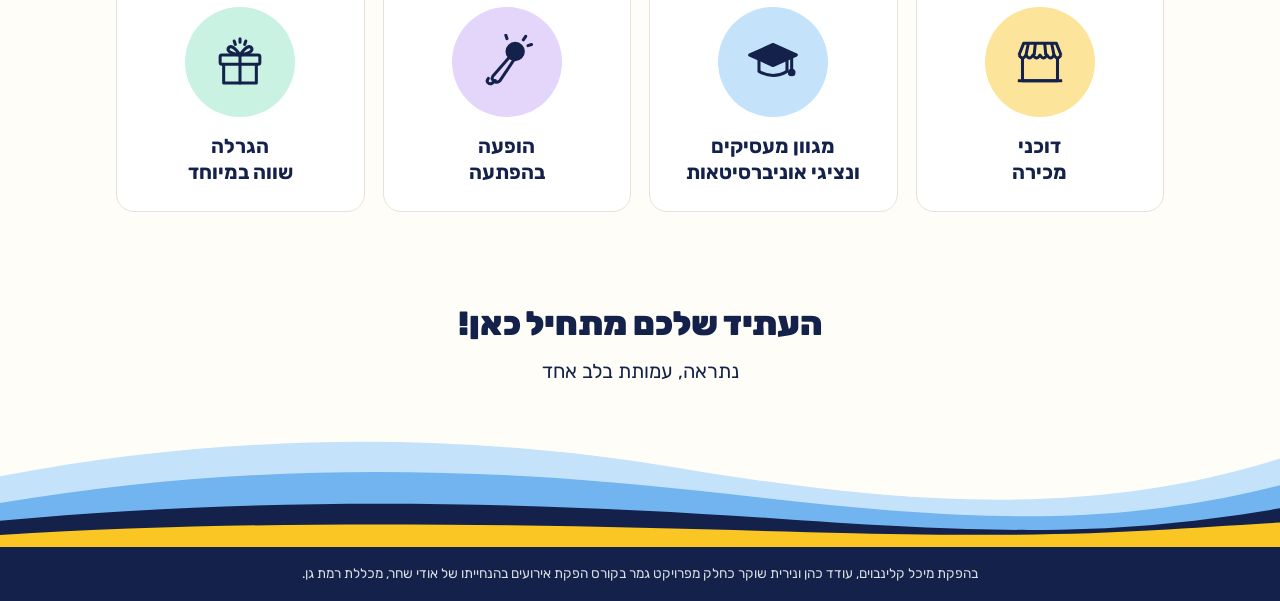
==== commit e27dbd14: "Add WhatsApp contact button to the header Opens a WhatsApp chat with 050-347-8599 with a prefilled o" ====
--- a/index.html
+++ b/index.html
@@ -19,6 +19,10 @@
         <img src="assets/logo.png" alt="בלב אחד – belev echad" width="194" height="76">
       </a>
       <nav class="social" aria-label="בלב אחד ברשת">
+        <a class="social-link whatsapp" href="https://wa.me/972503478599?text=%D7%94%D7%99%D7%99%2C%20%D7%90%D7%A0%D7%99%20%D7%A4%D7%95%D7%A0%D7%94%20%D7%91%D7%A0%D7%95%D7%92%D7%A2%20%D7%9C%D7%99%D7%A8%D7%99%D7%93%20%D7%94%D7%AA%D7%A2%D7%A1%D7%95%D7%A7%D7%94%20%D7%95%D7%94%D7%9C%D7%99%D7%9E%D7%95%D7%93%D7%99%D7%9D%20%D7%A9%D7%9C%20%D7%91%D7%9C%D7%91%20%D7%90%D7%97%D7%93" target="_blank" rel="noopener" title="שליחת הודעה בוואטסאפ">
+          <svg width="20" height="20" viewBox="0 0 24 24" aria-hidden="true"><path d="M3.5 20.5l1.3-4A8.5 8.5 0 1 1 8 19.3z" fill="none" stroke="currentColor" stroke-width="1.9" stroke-linejoin="round"/><path d="M9.2 7.9c.2-.3.4-.4.7-.4h.5c.2 0 .4.1.5.4l.7 1.7c.1.2 0 .5-.1.7l-.6.7c.6 1.2 1.6 2.2 2.8 2.8l.7-.6c.2-.2.5-.2.7-.1l1.7.7c.3.1.4.3.4.5v.5c0 .3-.1.5-.4.7-.7.5-1.8.6-3.3-.1a8.6 8.6 0 0 1-3.9-3.9c-.7-1.5-.6-2.6-.1-3.3z" fill="currentColor"/></svg>
+          <span class="social-label">WhatsApp</span>
+        </a>
         <a class="social-link" href="https://belevechad.nyc/" target="_blank" rel="noopener">
           <svg width="20" height="20" viewBox="0 0 24 24" fill="none" stroke="currentColor" stroke-width="2" stroke-linecap="round" aria-hidden="true"><circle cx="12" cy="12" r="9"/><path d="M3 12h18M12 3c2.5 2.6 3.8 5.6 3.8 9s-1.3 6.4-3.8 9c-2.5-2.6-3.8-5.6-3.8-9S9.5 5.6 12 3Z"/></svg>
           <span class="social-label">לאתר העמותה</span>
--- a/styles.css
+++ b/styles.css
@@ -77,6 +77,8 @@
 .social-link svg { flex: none; }
 .social-link:hover { border-color: var(--navy); background: var(--yellow-soft); transform: translateY(-1px); }
 .social-link:focus-visible { outline: 3px solid var(--blue); outline-offset: 2px; }
+.social-link.whatsapp { color: #128c4b; border-color: #25d366; }
+.social-link.whatsapp:hover { background: #dcf8e6; border-color: #128c4b; }
 
 /* ---------- Hero ---------- */
 .hero {
@@ -535,6 +537,12 @@
   .cd-label { font-size: 0.8rem; }
   .submit-row .btn, .cta-row .btn { width: 100%; }
 }
+@media (max-width: 380px) {
+  /* four icons + logo on the narrowest phones */
+  .logo img { height: 38px; }
+  .social { gap: 6px; }
+  .social-link { width: 38px; height: 38px; }
+}
 
 @media (prefers-reduced-motion: reduce) {
   html { scroll-behavior: auto; }
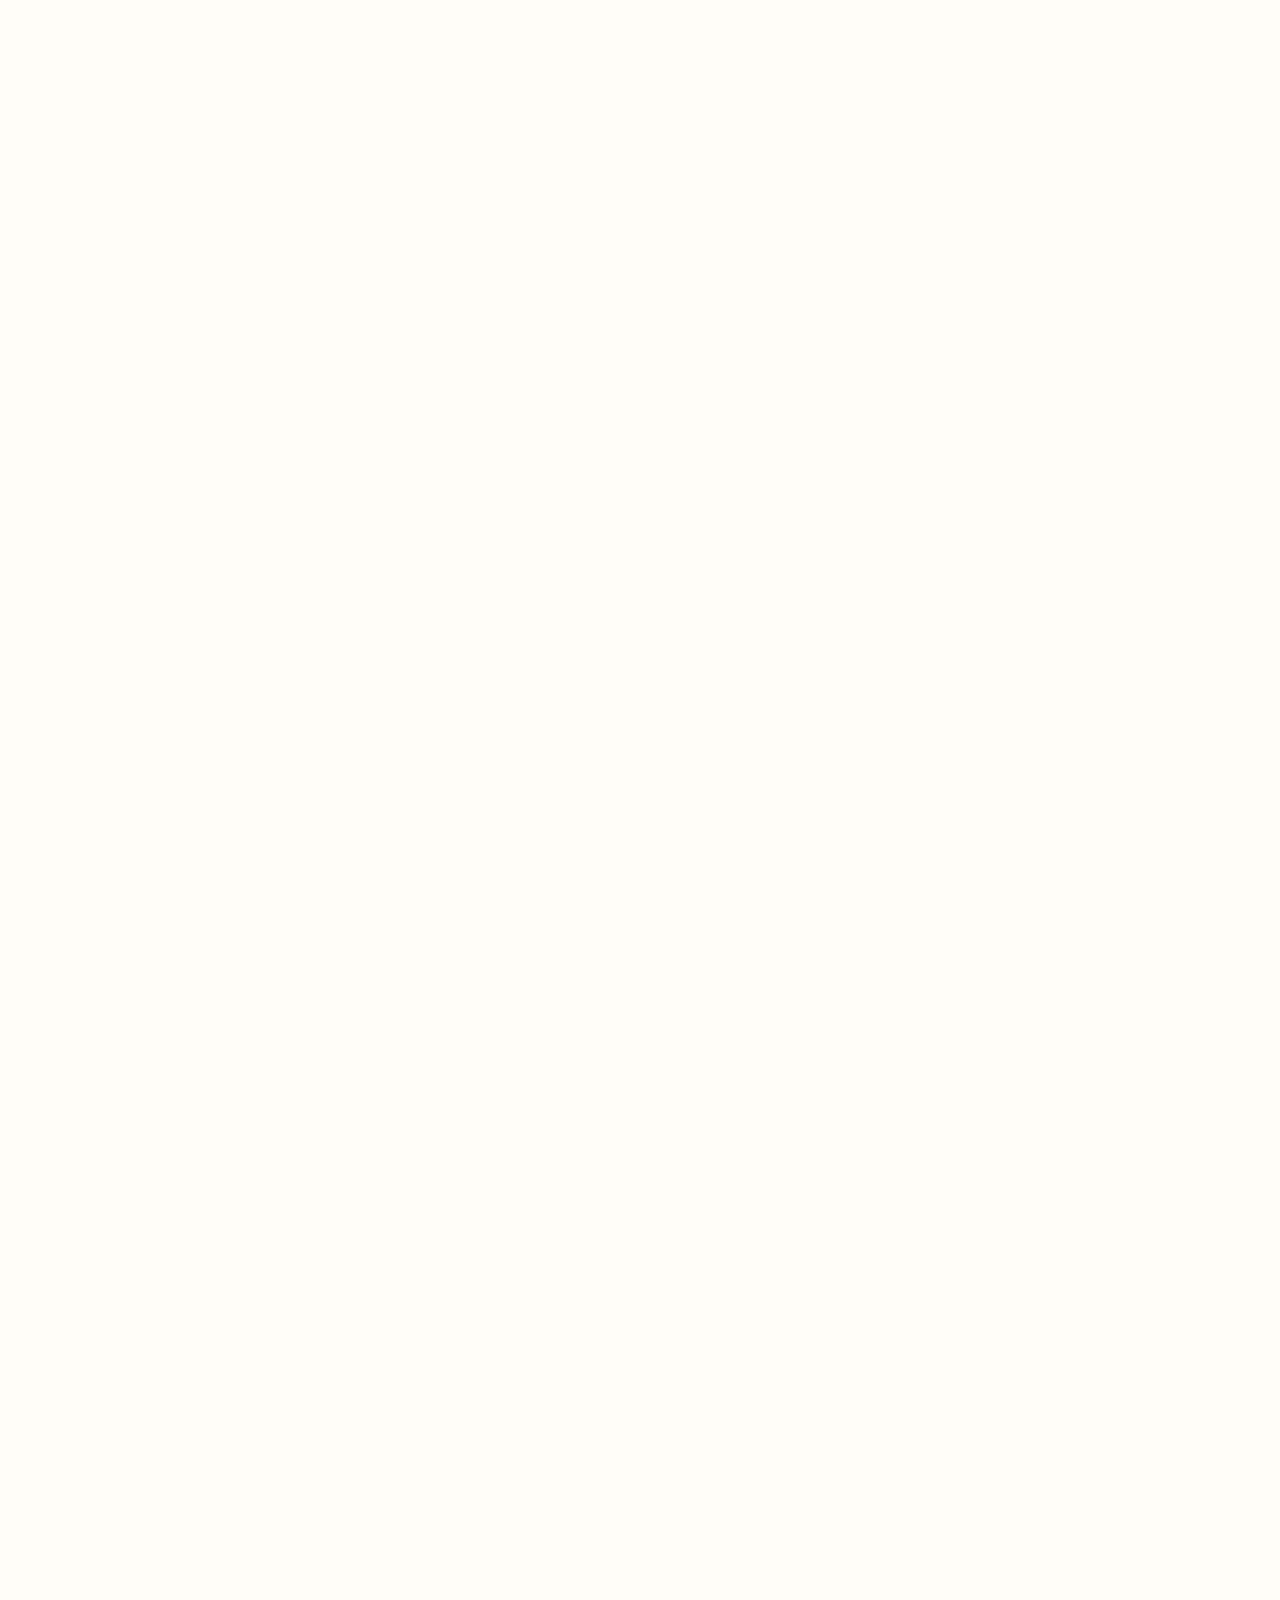
==== commit ed827205: "Partners logo strip, iPhone calendar, locality picker, accessibility pass Partners - Moving strip of" ====
--- a/index.html
+++ b/index.html
@@ -4,56 +4,56 @@
   <meta charset="utf-8">
   <meta name="viewport" content="width=device-width, initial-scale=1">
   <title>יריד תעסוקה ולימודים | בלב אחד</title>
-  <meta name="description" content="חברי בלב אחד, שריינו את התאריך! יריד תעסוקה ולימודים ב-24.12.26 בשעה 10:00, אולם קסאנאדו פתח תקווה.">
+  <meta name="description" content="יריד תעסוקה ולימודים לחברי עמותת בלב אחד – 24.12.26 בשעה 10:00, אולם קסאנאדו פתח תקווה.">
   <link rel="preconnect" href="https://fonts.googleapis.com">
   <link rel="preconnect" href="https://fonts.gstatic.com" crossorigin>
   <link href="https://fonts.googleapis.com/css2?family=Rubik:wght@400;500;700;800;900&display=swap" rel="stylesheet">
   <link rel="stylesheet" href="styles.css">
 </head>
 <body>
-
-  <!-- Top info bar (as in the flyer) -->
+  <a class="skip-link" href="#main">דלג לתוכן הראשי</a>
+
   <header class="topbar">
     <div class="container">
-      <a class="logo" href="index.html" aria-label="בלב אחד – belev echad">
-        <img src="assets/logo.png" alt="בלב אחד – belev echad" width="194" height="76">
+      <a class="logo" href="index.html">
+        <img src="assets/logo.png" alt="בלב אחד – belev echad, לדף הבית" width="194" height="76">
       </a>
-      <nav class="social" aria-label="בלב אחד ברשת">
-        <a class="social-link whatsapp" href="https://wa.me/972503478599?text=%D7%94%D7%99%D7%99%2C%20%D7%90%D7%A0%D7%99%20%D7%A4%D7%95%D7%A0%D7%94%20%D7%91%D7%A0%D7%95%D7%92%D7%A2%20%D7%9C%D7%99%D7%A8%D7%99%D7%93%20%D7%94%D7%AA%D7%A2%D7%A1%D7%95%D7%A7%D7%94%20%D7%95%D7%94%D7%9C%D7%99%D7%9E%D7%95%D7%93%D7%99%D7%9D%20%D7%A9%D7%9C%20%D7%91%D7%9C%D7%91%20%D7%90%D7%97%D7%93" target="_blank" rel="noopener" title="שליחת הודעה בוואטסאפ">
-          <svg width="20" height="20" viewBox="0 0 24 24" aria-hidden="true"><path d="M3.5 20.5l1.3-4A8.5 8.5 0 1 1 8 19.3z" fill="none" stroke="currentColor" stroke-width="1.9" stroke-linejoin="round"/><path d="M9.2 7.9c.2-.3.4-.4.7-.4h.5c.2 0 .4.1.5.4l.7 1.7c.1.2 0 .5-.1.7l-.6.7c.6 1.2 1.6 2.2 2.8 2.8l.7-.6c.2-.2.5-.2.7-.1l1.7.7c.3.1.4.3.4.5v.5c0 .3-.1.5-.4.7-.7.5-1.8.6-3.3-.1a8.6 8.6 0 0 1-3.9-3.9c-.7-1.5-.6-2.6-.1-3.3z" fill="currentColor"/></svg>
-          <span class="social-label">WhatsApp</span>
+      <nav class="social" aria-label="יצירת קשר ורשתות חברתיות">
+        <a class="social-link whatsapp" href="https://wa.me/972503478599?text=%D7%94%D7%99%D7%99%2C%20%D7%90%D7%A0%D7%99%20%D7%A4%D7%95%D7%A0%D7%94%20%D7%91%D7%A0%D7%95%D7%92%D7%A2%20%D7%9C%D7%99%D7%A8%D7%99%D7%93%20%D7%94%D7%AA%D7%A2%D7%A1%D7%95%D7%A7%D7%94%20%D7%95%D7%94%D7%9C%D7%99%D7%9E%D7%95%D7%93%D7%99%D7%9D%20%D7%A9%D7%9C%20%D7%91%D7%9C%D7%91%20%D7%90%D7%97%D7%93" target="_blank" rel="noopener">
+          <svg width="20" height="20" viewBox="0 0 24 24" aria-hidden="true" focusable="false"><path d="M3.5 20.5l1.3-4A8.5 8.5 0 1 1 8 19.3z" fill="none" stroke="currentColor" stroke-width="1.9" stroke-linejoin="round"/><path d="M9.2 7.9c.2-.3.4-.4.7-.4h.5c.2 0 .4.1.5.4l.7 1.7c.1.2 0 .5-.1.7l-.6.7c.6 1.2 1.6 2.2 2.8 2.8l.7-.6c.2-.2.5-.2.7-.1l1.7.7c.3.1.4.3.4.5v.5c0 .3-.1.5-.4.7-.7.5-1.8.6-3.3-.1a8.6 8.6 0 0 1-3.9-3.9c-.7-1.5-.6-2.6-.1-3.3z" fill="currentColor"/></svg>
+          <span class="social-label"><span lang="en">WhatsApp</span><span class="visually-hidden"> – שליחת הודעה (נפתח בחלון חדש)</span></span>
         </a>
         <a class="social-link" href="https://belevechad.nyc/" target="_blank" rel="noopener">
-          <svg width="20" height="20" viewBox="0 0 24 24" fill="none" stroke="currentColor" stroke-width="2" stroke-linecap="round" aria-hidden="true"><circle cx="12" cy="12" r="9"/><path d="M3 12h18M12 3c2.5 2.6 3.8 5.6 3.8 9s-1.3 6.4-3.8 9c-2.5-2.6-3.8-5.6-3.8-9S9.5 5.6 12 3Z"/></svg>
-          <span class="social-label">לאתר העמותה</span>
+          <svg width="20" height="20" viewBox="0 0 24 24" fill="none" stroke="currentColor" stroke-width="2" stroke-linecap="round" aria-hidden="true" focusable="false"><circle cx="12" cy="12" r="9"/><path d="M3 12h18M12 3c2.5 2.6 3.8 5.6 3.8 9s-1.3 6.4-3.8 9c-2.5-2.6-3.8-5.6-3.8-9S9.5 5.6 12 3Z"/></svg>
+          <span class="social-label">לאתר העמותה<span class="visually-hidden"> (נפתח בחלון חדש)</span></span>
         </a>
         <a class="social-link" href="https://www.instagram.com/belevechad" target="_blank" rel="noopener">
-          <svg width="20" height="20" viewBox="0 0 24 24" fill="none" stroke="currentColor" stroke-width="2" aria-hidden="true"><rect x="3" y="3" width="18" height="18" rx="5"/><circle cx="12" cy="12" r="4"/><circle cx="17.3" cy="6.7" r="1.1" fill="currentColor" stroke="none"/></svg>
-          <span class="social-label">Instagram</span>
+          <svg width="20" height="20" viewBox="0 0 24 24" fill="none" stroke="currentColor" stroke-width="2" aria-hidden="true" focusable="false"><rect x="3" y="3" width="18" height="18" rx="5"/><circle cx="12" cy="12" r="4"/><circle cx="17.3" cy="6.7" r="1.1" fill="currentColor" stroke="none"/></svg>
+          <span class="social-label"><span lang="en">Instagram</span><span class="visually-hidden"> (נפתח בחלון חדש)</span></span>
         </a>
         <a class="social-link" href="https://www.facebook.com/belevechad/" target="_blank" rel="noopener">
-          <svg width="20" height="20" viewBox="0 0 24 24" fill="currentColor" aria-hidden="true"><path d="M13.5 21v-7.5h2.5l.4-3h-2.9V8.6c0-.9.3-1.5 1.5-1.5h1.6V4.4c-.3 0-1.2-.1-2.3-.1-2.3 0-3.8 1.4-3.8 3.9v2.3H8v3h2.5V21h3Z"/></svg>
-          <span class="social-label">Facebook</span>
+          <svg width="20" height="20" viewBox="0 0 24 24" fill="currentColor" aria-hidden="true" focusable="false"><path d="M13.5 21v-7.5h2.5l.4-3h-2.9V8.6c0-.9.3-1.5 1.5-1.5h1.6V4.4c-.3 0-1.2-.1-2.3-.1-2.3 0-3.8 1.4-3.8 3.9v2.3H8v3h2.5V21h3Z"/></svg>
+          <span class="social-label"><span lang="en">Facebook</span><span class="visually-hidden"> (נפתח בחלון חדש)</span></span>
         </a>
       </nav>
     </div>
   </header>
 
-  <main>
+  <main id="main" tabindex="-1">
     <!-- Hero -->
     <section class="hero">
       <div class="container">
         <div class="hero-grid">
           <div>
-            <h1>יריד תעסוקה ולימודים <br>לחברי עמותת <span class="nowrap">״בלב אחד״</span></h1>
+            <h1>יריד תעסוקה ולימודים <span class="h1-line2">לחברי עמותת <span class="nowrap">״בלב אחד״</span></span></h1>
             <p class="tagline">שיעזור לכם לפתוח הזדמנויות לחיים!</p>
             <p class="big-date">24.12.26</p>
-            <svg class="underline" viewBox="0 0 520 18" preserveAspectRatio="none" aria-hidden="true"><path d="M6 12 C 150 2, 360 2, 514 12" stroke="#f9c623" stroke-width="8" fill="none" stroke-linecap="round"/></svg>
+            <svg class="underline" viewBox="0 0 520 18" preserveAspectRatio="none" aria-hidden="true" focusable="false"><path d="M6 12 C 150 2, 360 2, 514 12" stroke="#f9c623" stroke-width="8" fill="none" stroke-linecap="round"/></svg>
             <p class="save-date">שריינו את התאריך!</p>
           </div>
 
-          <!-- Megaphone illustration -->
-          <svg class="megaphone" viewBox="0 0 300 300" aria-hidden="true">
+          <!-- Megaphone illustration (decorative) -->
+          <svg class="megaphone" viewBox="0 0 300 300" aria-hidden="true" focusable="false">
             <g stroke="#f9c623" stroke-width="10" stroke-linecap="round">
               <path d="M222 62 L246 30"/><path d="M240 92 L276 74"/><path d="M196 46 L204 14"/>
             </g>
@@ -69,26 +69,26 @@
           </svg>
         </div>
 
-        <!-- Countdown -->
-        <div class="countdown-wrap" role="timer" aria-live="off">
-          <p class="countdown-title">הספירה לאחור התחילה! נותרו עד היריד:</p>
-          <div class="countdown" id="countdown">
+        <!-- Countdown: digits are hidden from screen readers; one plain sentence is read instead -->
+        <div class="countdown-wrap">
+          <p class="countdown-title">הספירה לאחור התחילה! נותרו עד היריד: <span class="visually-hidden" id="cd-sr"></span></p>
+          <div class="countdown" id="countdown" aria-hidden="true">
+            <div class="cd-unit"><span class="cd-num" id="cd-days">--</span><span class="cd-label">ימים</span></div>
+            <div class="cd-unit"><span class="cd-num" id="cd-hours">--</span><span class="cd-label">שעות</span></div>
+            <div class="cd-unit"><span class="cd-num" id="cd-minutes">--</span><span class="cd-label">דקות</span></div>
             <div class="cd-unit"><span class="cd-num" id="cd-seconds">--</span><span class="cd-label">שניות</span></div>
-            <div class="cd-unit"><span class="cd-num" id="cd-minutes">--</span><span class="cd-label">דקות</span></div>
-            <div class="cd-unit"><span class="cd-num" id="cd-hours">--</span><span class="cd-label">שעות</span></div>
-            <div class="cd-unit"><span class="cd-num" id="cd-days">--</span><span class="cd-label">ימים</span></div>
           </div>
           <div class="cd-details">
             <div class="cd-detail">
-              <svg width="22" height="22" viewBox="0 0 24 24" fill="none" stroke="#f9c623" stroke-width="2" stroke-linecap="round" aria-hidden="true"><rect x="3" y="5" width="18" height="16" rx="3"/><path d="M3 10h18M8 3v4M16 3v4"/></svg>
+              <svg width="22" height="22" viewBox="0 0 24 24" fill="none" stroke="#f9c623" stroke-width="2" stroke-linecap="round" aria-hidden="true" focusable="false"><rect x="3" y="5" width="18" height="16" rx="3"/><path d="M3 10h18M8 3v4M16 3v4"/></svg>
               <span>יום חמישי, 24.12.2026</span>
             </div>
             <div class="cd-detail">
-              <svg width="22" height="22" viewBox="0 0 24 24" fill="none" stroke="#5eead4" stroke-width="2" stroke-linecap="round" aria-hidden="true"><circle cx="12" cy="12" r="9"/><path d="M12 7v5l3 2"/></svg>
-              <span>10:00</span>
+              <svg width="22" height="22" viewBox="0 0 24 24" fill="none" stroke="#5eead4" stroke-width="2" stroke-linecap="round" aria-hidden="true" focusable="false"><circle cx="12" cy="12" r="9"/><path d="M12 7v5l3 2"/></svg>
+              <span>בשעה 10:00</span>
             </div>
             <div class="cd-detail">
-              <svg width="22" height="22" viewBox="0 0 24 24" fill="none" stroke="#7cc0ff" stroke-width="2" aria-hidden="true"><path d="M12 2a7 7 0 0 0-7 7c0 5.2 7 13 7 13s7-7.8 7-13a7 7 0 0 0-7-7Z"/><circle cx="12" cy="9" r="2.5"/></svg>
+              <svg width="22" height="22" viewBox="0 0 24 24" fill="none" stroke="#7cc0ff" stroke-width="2" aria-hidden="true" focusable="false"><path d="M12 2a7 7 0 0 0-7 7c0 5.2 7 13 7 13s7-7.8 7-13a7 7 0 0 0-7-7Z"/><circle cx="12" cy="9" r="2.5"/></svg>
               <span>אולם קסאנאדו, פתח תקווה</span>
             </div>
           </div>
@@ -96,12 +96,16 @@
 
         <div class="cta-row">
           <a class="btn btn-primary" href="https://calendar.google.com/calendar/render?action=TEMPLATE&text=%D7%99%D7%A8%D7%99%D7%93%20%D7%AA%D7%A2%D7%A1%D7%95%D7%A7%D7%94%20%D7%95%D7%9C%D7%99%D7%9E%D7%95%D7%93%D7%99%D7%9D%20-%20%D7%91%D7%9C%D7%91%20%D7%90%D7%97%D7%93&dates=20261224T080000Z/20261224T120000Z&location=%D7%90%D7%95%D7%9C%D7%9D%20%D7%A7%D7%A1%D7%90%D7%A0%D7%90%D7%93%D7%95%2C%20%D7%A4%D7%AA%D7%97%20%D7%AA%D7%A7%D7%95%D7%95%D7%94" target="_blank" rel="noopener">
-            <svg width="20" height="20" viewBox="0 0 24 24" fill="none" aria-hidden="true"><rect x="3" y="5" width="18" height="16" rx="3" stroke="currentColor" stroke-width="2"/><path d="M3 10h18M8 3v4M16 3v4M12 13v5M9.5 15.5h5" stroke="currentColor" stroke-width="2" stroke-linecap="round"/></svg>
-            הוסיפו ליומן
+            <svg width="20" height="20" viewBox="0 0 24 24" fill="none" aria-hidden="true" focusable="false"><rect x="3" y="5" width="18" height="16" rx="3" stroke="currentColor" stroke-width="2"/><path d="M3 10h18M8 3v4M16 3v4M12 13v5M9.5 15.5h5" stroke="currentColor" stroke-width="2" stroke-linecap="round"/></svg>
+            הוסיפו ליומן גוגל<span class="visually-hidden"> (נפתח בחלון חדש)</span>
+          </a>
+          <a class="btn btn-primary" href="yarid-belev-echad.ics">
+            <svg width="20" height="20" viewBox="0 0 24 24" fill="none" aria-hidden="true" focusable="false"><rect x="3" y="5" width="18" height="16" rx="3" stroke="currentColor" stroke-width="2"/><path d="M3 10h18M8 3v4M16 3v4M12 13v5M9.5 15.5h5" stroke="currentColor" stroke-width="2" stroke-linecap="round"/></svg>
+            הוסיפו ליומן אייפון
           </a>
           <a class="btn btn-ghost" href="https://waze.com/ul?q=אולם%20קסאנאדו%20פתח%20תקווה&navigate=yes" target="_blank" rel="noopener">
-            <svg width="20" height="20" viewBox="0 0 24 24" fill="none" aria-hidden="true"><path d="M12 2a7 7 0 0 0-7 7c0 5.2 7 13 7 13s7-7.8 7-13a7 7 0 0 0-7-7Z" stroke="currentColor" stroke-width="2"/><circle cx="12" cy="9" r="2.5" stroke="currentColor" stroke-width="2"/></svg>
-            ניווט לאולם
+            <svg width="20" height="20" viewBox="0 0 24 24" fill="none" aria-hidden="true" focusable="false"><path d="M12 2a7 7 0 0 0-7 7c0 5.2 7 13 7 13s7-7.8 7-13a7 7 0 0 0-7-7Z" stroke="currentColor" stroke-width="2"/><circle cx="12" cy="9" r="2.5" stroke="currentColor" stroke-width="2"/></svg>
+            ניווט לאולם<span class="visually-hidden"> ב-Waze (נפתח בחלון חדש)</span>
           </a>
         </div>
       </div>
@@ -116,29 +120,37 @@
           <a class="reg-card featured" href="members.html">
             <span class="reg-badge">לחברי העמותה</span>
             <span class="reg-icon bg-mint">
-              <svg width="34" height="34" viewBox="0 0 24 24" fill="none" stroke="#14224b" stroke-width="1.9" stroke-linecap="round" stroke-linejoin="round" aria-hidden="true"><path d="M12 20.5s-7.5-4.4-7.5-10.1A4.2 4.2 0 0 1 12 7.9a4.2 4.2 0 0 1 7.5 2.5c0 5.7-7.5 10.1-7.5 10.1Z"/></svg>
+              <svg width="34" height="34" viewBox="0 0 24 24" fill="none" stroke="#14224b" stroke-width="1.9" stroke-linecap="round" stroke-linejoin="round" aria-hidden="true" focusable="false"><path d="M12 20.5s-7.5-4.4-7.5-10.1A4.2 4.2 0 0 1 12 7.9a4.2 4.2 0 0 1 7.5 2.5c0 5.7-7.5 10.1-7.5 10.1Z"/></svg>
             </span>
             <h3>חברי העמותה</h3>
             <p>הרשמה ליריד ושאלון שיעזור לנו להתאים את היריד בדיוק בשבילכם.</p>
-            <span class="btn btn-dark">להרשמה ליריד <svg width="18" height="18" viewBox="0 0 24 24" fill="none" stroke="currentColor" stroke-width="2.4" stroke-linecap="round" stroke-linejoin="round" aria-hidden="true"><path d="M15 6l-6 6 6 6"/></svg></span>
+            <span class="btn btn-dark">להרשמה ליריד <svg width="18" height="18" viewBox="0 0 24 24" fill="none" stroke="currentColor" stroke-width="2.4" stroke-linecap="round" stroke-linejoin="round" aria-hidden="true" focusable="false"><path d="M15 6l-6 6 6 6"/></svg></span>
           </a>
           <a class="reg-card" href="register.html">
             <span class="reg-icon bg-sky">
-              <svg width="34" height="34" viewBox="0 0 24 24" fill="none" stroke="#14224b" stroke-width="1.9" stroke-linejoin="round" aria-hidden="true"><rect x="3" y="7" width="18" height="13" rx="2"/><path d="M8 7V5a2 2 0 0 1 2-2h4a2 2 0 0 1 2 2v2M3 13h18"/></svg>
+              <svg width="34" height="34" viewBox="0 0 24 24" fill="none" stroke="#14224b" stroke-width="1.9" stroke-linejoin="round" aria-hidden="true" focusable="false"><rect x="3" y="7" width="18" height="13" rx="2"/><path d="M8 7V5a2 2 0 0 1 2-2h4a2 2 0 0 1 2 2v2M3 13h18"/></svg>
             </span>
             <h3>נציגי חברות ומוסדות אקדמיים</h3>
             <p>מגייסים עובדים או מציגים מסלולי לימוד? הירשמו לדוכן ונדאג לכל מה שתצטרכו.</p>
-            <span class="btn btn-ghost">להרשמת דוכן <svg width="18" height="18" viewBox="0 0 24 24" fill="none" stroke="currentColor" stroke-width="2.4" stroke-linecap="round" stroke-linejoin="round" aria-hidden="true"><path d="M15 6l-6 6 6 6"/></svg></span>
+            <span class="btn btn-ghost">להרשמת דוכן <svg width="18" height="18" viewBox="0 0 24 24" fill="none" stroke="currentColor" stroke-width="2.4" stroke-linecap="round" stroke-linejoin="round" aria-hidden="true" focusable="false"><path d="M15 6l-6 6 6 6"/></svg></span>
           </a>
           <a class="reg-card" href="vendors.html">
             <span class="reg-icon bg-butter">
-              <svg width="34" height="34" viewBox="0 0 48 48" fill="none" stroke="#14224b" stroke-width="2.8" stroke-linejoin="round" aria-hidden="true"><path d="M6 18 L10 8 H38 L42 18"/><path d="M6 18 q3 5 6 0 q3 5 6 0 q3 5 6 0 q3 5 6 0 q3 5 6 0 q3 5 6 0"/><path d="M9 21 V40 H39 V21"/><path d="M5 40 H43"/></svg>
+              <svg width="34" height="34" viewBox="0 0 48 48" fill="none" stroke="#14224b" stroke-width="2.8" stroke-linejoin="round" aria-hidden="true" focusable="false"><path d="M6 18 L10 8 H38 L42 18"/><path d="M6 18 q3 5 6 0 q3 5 6 0 q3 5 6 0 q3 5 6 0 q3 5 6 0 q3 5 6 0"/><path d="M9 21 V40 H39 V21"/><path d="M5 40 H43"/></svg>
             </span>
             <h3>דוכני מכירה</h3>
             <p>בעלי עסקים שרוצים למכור ולהציג את המוצרים שלהם ביריד.</p>
-            <span class="btn btn-ghost">להרשמת דוכן מכירה <svg width="18" height="18" viewBox="0 0 24 24" fill="none" stroke="currentColor" stroke-width="2.4" stroke-linecap="round" stroke-linejoin="round" aria-hidden="true"><path d="M15 6l-6 6 6 6"/></svg></span>
-          </a>
-        </div>
+            <span class="btn btn-ghost">להרשמת דוכן מכירה <svg width="18" height="18" viewBox="0 0 24 24" fill="none" stroke="currentColor" stroke-width="2.4" stroke-linecap="round" stroke-linejoin="round" aria-hidden="true" focusable="false"><path d="M15 6l-6 6 6 6"/></svg></span>
+          </a>
+        </div>
+
+        <p class="help-note">
+          <span>יש שאלות? אפשר לקבל את כל המידע והתמיכה <b>בהודעות טקסט</b>, בלי צורך בשיחת טלפון.</span>
+          <a class="btn btn-wa" href="https://wa.me/972503478599?text=%D7%94%D7%99%D7%99%2C%20%D7%90%D7%A0%D7%99%20%D7%A4%D7%95%D7%A0%D7%94%20%D7%91%D7%A0%D7%95%D7%92%D7%A2%20%D7%9C%D7%99%D7%A8%D7%99%D7%93%20%D7%94%D7%AA%D7%A2%D7%A1%D7%95%D7%A7%D7%94%20%D7%95%D7%94%D7%9C%D7%99%D7%9E%D7%95%D7%93%D7%99%D7%9D%20%D7%A9%D7%9C%20%D7%91%D7%9C%D7%91%20%D7%90%D7%97%D7%93" target="_blank" rel="noopener">
+            <svg width="20" height="20" viewBox="0 0 24 24" aria-hidden="true" focusable="false"><path d="M3.5 20.5l1.3-4A8.5 8.5 0 1 1 8 19.3z" fill="none" stroke="currentColor" stroke-width="1.9" stroke-linejoin="round"/><path d="M9.2 7.9c.2-.3.4-.4.7-.4h.5c.2 0 .4.1.5.4l.7 1.7c.1.2 0 .5-.1.7l-.6.7c.6 1.2 1.6 2.2 2.8 2.8l.7-.6c.2-.2.5-.2.7-.1l1.7.7c.3.1.4.3.4.5v.5c0 .3-.1.5-.4.7-.7.5-1.8.6-3.3-.1a8.6 8.6 0 0 1-3.9-3.9c-.7-1.5-.6-2.6-.1-3.3z" fill="currentColor"/></svg>
+            כתבו לנו בוואטסאפ<span class="visually-hidden"> (נפתח בחלון חדש)</span>
+          </a>
+        </p>
       </div>
     </section>
 
@@ -149,27 +161,86 @@
         <div class="features">
           <div class="feature">
             <div class="icon bg-butter">
-              <svg width="56" height="56" viewBox="0 0 48 48" fill="none" stroke="#14224b" stroke-width="2.6" stroke-linejoin="round" aria-hidden="true"><path d="M6 18 L10 8 H38 L42 18"/><path d="M6 18 q3 5 6 0 q3 5 6 0 q3 5 6 0 q3 5 6 0 q3 5 6 0 q3 5 6 0"/><path d="M9 21 V40 H39 V21"/><path d="M5 40 H43"/><path d="M14 8 L12 18 M20 8 L19 18 M28 8 L29 18 M34 8 L36 18"/></svg>
-            </div>
-            <h3>דוכני<br>מכירה</h3>
+              <svg width="56" height="56" viewBox="0 0 48 48" fill="none" stroke="#14224b" stroke-width="2.6" stroke-linejoin="round" aria-hidden="true" focusable="false"><path d="M6 18 L10 8 H38 L42 18"/><path d="M6 18 q3 5 6 0 q3 5 6 0 q3 5 6 0 q3 5 6 0 q3 5 6 0 q3 5 6 0"/><path d="M9 21 V40 H39 V21"/><path d="M5 40 H43"/><path d="M14 8 L12 18 M20 8 L19 18 M28 8 L29 18 M34 8 L36 18"/></svg>
+            </div>
+            <h3>דוכני מכירה</h3>
           </div>
           <div class="feature">
             <div class="icon bg-sky">
-              <svg width="56" height="56" viewBox="0 0 48 48" fill="none" stroke="#14224b" stroke-width="2.6" stroke-linejoin="round" stroke-linecap="round" aria-hidden="true"><path d="M4 18 L24 9 L44 18 L24 27 Z" fill="#14224b"/><path d="M12 22 V32 Q24 39 36 32 V22"/><path d="M40 20 V31"/><circle cx="40" cy="33" r="2" fill="#14224b"/></svg>
-            </div>
-            <h3>מגוון מעסיקים<br>ונציגי אוניברסיטאות</h3>
+              <svg width="56" height="56" viewBox="0 0 48 48" fill="none" stroke="#14224b" stroke-width="2.6" stroke-linejoin="round" stroke-linecap="round" aria-hidden="true" focusable="false"><path d="M4 18 L24 9 L44 18 L24 27 Z" fill="#14224b"/><path d="M12 22 V32 Q24 39 36 32 V22"/><path d="M40 20 V31"/><circle cx="40" cy="33" r="2" fill="#14224b"/></svg>
+            </div>
+            <h3>מגוון מעסיקים ונציגי אוניברסיטאות</h3>
           </div>
           <div class="feature">
             <div class="icon bg-lilac">
-              <svg width="56" height="56" viewBox="0 0 48 48" fill="none" stroke="#14224b" stroke-width="2.6" stroke-linecap="round" stroke-linejoin="round" aria-hidden="true"><circle cx="31" cy="15" r="7" fill="#14224b"/><path d="M26 20 L12 36 Q10 39 13 40 L14 41 Q16 42 18 40 L30 22"/><path d="M14 40 Q10 44 8 42 Q6 41 8 38"/><path d="M38 5 L40 2 M42 10 L45 9 M24 4 L23 1"/></svg>
-            </div>
-            <h3>הופעה<br>בהפתעה</h3>
+              <svg width="56" height="56" viewBox="0 0 48 48" fill="none" stroke="#14224b" stroke-width="2.6" stroke-linecap="round" stroke-linejoin="round" aria-hidden="true" focusable="false"><circle cx="31" cy="15" r="7" fill="#14224b"/><path d="M26 20 L12 36 Q10 39 13 40 L14 41 Q16 42 18 40 L30 22"/><path d="M14 40 Q10 44 8 42 Q6 41 8 38"/><path d="M38 5 L40 2 M42 10 L45 9 M24 4 L23 1"/></svg>
+            </div>
+            <h3>הופעה בהפתעה</h3>
           </div>
           <div class="feature">
             <div class="icon bg-mint">
-              <svg width="56" height="56" viewBox="0 0 48 48" fill="none" stroke="#14224b" stroke-width="2.6" stroke-linejoin="round" stroke-linecap="round" aria-hidden="true"><rect x="7" y="18" width="34" height="8" rx="1.5"/><path d="M10 26 V42 H38 V26"/><path d="M24 18 V42"/><path d="M24 18 Q17 8 14 12 Q12 16 24 18 Q31 8 34 12 Q36 16 24 18"/><path d="M19 6 L20 9 M24 4 V7 M29 6 L28 9"/></svg>
-            </div>
-            <h3>הגרלה<br>שווה במיוחד</h3>
+              <svg width="56" height="56" viewBox="0 0 48 48" fill="none" stroke="#14224b" stroke-width="2.6" stroke-linejoin="round" stroke-linecap="round" aria-hidden="true" focusable="false"><rect x="7" y="18" width="34" height="8" rx="1.5"/><path d="M10 26 V42 H38 V26"/><path d="M24 18 V42"/><path d="M24 18 Q17 8 14 12 Q12 16 24 18 Q31 8 34 12 Q36 16 24 18"/><path d="M19 6 L20 9 M24 4 V7 M29 6 L28 9"/></svg>
+            </div>
+            <h3>הגרלה שווה במיוחד</h3>
+          </div>
+        </div>
+      </div>
+    </section>
+
+    <!-- Accessibility at the fair -->
+    <section class="section" style="padding-top:0" aria-labelledby="a11y-title">
+      <div class="container">
+        <div class="a11y-card">
+          <span class="reg-icon">
+            <svg width="34" height="34" viewBox="0 0 24 24" fill="none" stroke="#14224b" stroke-width="1.9" stroke-linecap="round" stroke-linejoin="round" aria-hidden="true" focusable="false"><circle cx="12" cy="4.5" r="2"/><path d="M5 8.5l7 1.5 7-1.5M12 10v5M12 15l-3 6M12 15l3 6"/></svg>
+          </span>
+          <div>
+            <h2 id="a11y-title">נגישות ביריד</h2>
+            <p>חשוב לנו שכל אחד ואחת ירגישו בנוח ביריד. אפשר לבקש מראש התאמות, למשל:</p>
+            <ul>
+              <li>תרגום לשפת הסימנים</li>
+              <li>תמלול או כתוביות בזמן אמת</li>
+              <li>מערכת עזר לשמיעה (לולאת השראה / אוזניות)</li>
+              <li>אזור שקט לשיחות אישיות עם מגייסים</li>
+              <li>נגישות לכיסא גלגלים, חניית נכים ומקומות ישיבה</li>
+            </ul>
+            <p>סמנו את ההתאמות שתצטרכו בטופס ההרשמה, או כתבו לנו בוואטסאפ ונערך בהתאם. <a class="text-link" href="accessibility.html">להצהרת הנגישות של האתר</a></p>
+          </div>
+        </div>
+      </div>
+    </section>
+
+    <!-- Partners logo strip -->
+    <section class="section partners" style="padding-top:0" aria-labelledby="partners-title">
+      <div class="container">
+        <h2 class="section-title" id="partners-title">השותפים והחברות המשתתפים ביריד</h2>
+        <div class="marquee" id="partners">
+          <div class="marquee-controls">
+            <button type="button" class="marquee-toggle" id="marqueeToggle">
+              <svg width="16" height="16" viewBox="0 0 24 24" fill="currentColor" aria-hidden="true" focusable="false" class="icon-pause"><rect x="6" y="5" width="4" height="14" rx="1"/><rect x="14" y="5" width="4" height="14" rx="1"/></svg>
+              <svg width="16" height="16" viewBox="0 0 24 24" fill="currentColor" aria-hidden="true" focusable="false" class="icon-play" hidden><path d="M17 5v14L6 12z"/></svg>
+              <span class="marquee-toggle-text">עצירת התנועה</span>
+            </button>
+          </div>
+          <div class="marquee-viewport">
+            <div class="marquee-inner">
+              <ul class="marquee-list">
+                <li><a href="https://www.rail.co.il/" target="_blank" rel="noopener"><img src="assets/partners/rail.png" alt="רכבת ישראל" loading="lazy"><span class="visually-hidden"> (נפתח בחלון חדש)</span></a></li>
+                <li><a href="https://www.gov.il/he/departments/firefighting_and_rescue_israel" target="_blank" rel="noopener"><img src="assets/partners/fire-rescue.png" alt="כבאות והצלה לישראל" loading="lazy"><span class="visually-hidden"> (נפתח בחלון חדש)</span></a></li>
+                <li><a href="https://www.shufersal.co.il/online/" target="_blank" rel="noopener"><img src="assets/partners/shufersal.png" alt="שופרסל" loading="lazy"><span class="visually-hidden"> (נפתח בחלון חדש)</span></a></li>
+                <li><a href="https://www.milgam.co.il/" target="_blank" rel="noopener"><img src="assets/partners/milgam.png" alt="מילגם" loading="lazy"><span class="visually-hidden"> (נפתח בחלון חדש)</span></a></li>
+                <li><a href="https://www.diplomat.co.il/he/" target="_blank" rel="noopener"><img src="assets/partners/diplomat.png" alt="דיפלומט" loading="lazy"><span class="visually-hidden"> (נפתח בחלון חדש)</span></a></li>
+                <li><a href="https://iac.ac.il/" target="_blank" rel="noopener"><img src="assets/partners/iac.png" alt="המכללה האקדמית רמת גן" loading="lazy"><span class="visually-hidden"> (נפתח בחלון חדש)</span></a></li>
+                <li><a href="https://www.leumit.co.il/" target="_blank" rel="noopener"><img src="assets/partners/leumit.png" alt="לאומית שירותי בריאות" loading="lazy"><span class="visually-hidden"> (נפתח בחלון חדש)</span></a></li>
+                <li><a href="https://www.esteelauder.co.il/" target="_blank" rel="noopener"><img src="assets/partners/esteelauder.svg" alt="אסתי לאודר" loading="lazy"><span class="visually-hidden"> (נפתח בחלון חדש)</span></a></li>
+                <li><a href="https://cityofdavid.org.il/" target="_blank" rel="noopener"><img src="assets/partners/cityofdavid.svg" alt="עיר דוד" loading="lazy"><span class="visually-hidden"> (נפתח בחלון חדש)</span></a></li>
+                <li><a href="https://wingate.org.il/" target="_blank" rel="noopener"><img src="assets/partners/wingate.png" alt="מכון וינגייט" loading="lazy"><span class="visually-hidden"> (נפתח בחלון חדש)</span></a></li>
+                <li><a href="https://www.rotshtein.co.il/" target="_blank" rel="noopener"><img src="assets/partners/rotshtein.png" alt="רוטשטיין" loading="lazy"><span class="visually-hidden"> (נפתח בחלון חדש)</span></a></li>
+                <li><a href="https://www.efficapital.co.il/" target="_blank" rel="noopener"><img src="assets/partners/efficapital.png" alt="אפי קפיטל" loading="lazy"><span class="visually-hidden"> (נפתח בחלון חדש)</span></a></li>
+                <li><a href="https://www.qasisrael.co.il/" target="_blank" rel="noopener"><img src="assets/partners/qas.webp" alt="QAS – Quality Airport Services" loading="lazy"><span class="visually-hidden"> (נפתח בחלון חדש)</span></a></li>
+                <li><a href="https://ext.shenkar.ac.il/courses" target="_blank" rel="noopener"><img src="assets/partners/shenkar.svg" alt="שנקר – לימודי חוץ" loading="lazy"><span class="visually-hidden"> (נפתח בחלון חדש)</span></a></li>
+              </ul>
+            </div>
           </div>
         </div>
       </div>
@@ -181,7 +252,7 @@
         <h2>העתיד שלכם מתחיל כאן!</h2>
         <p>נתראה, עמותת בלב אחד</p>
       </div>
-      <svg class="wave" viewBox="0 0 1440 140" preserveAspectRatio="none" aria-hidden="true">
+      <svg class="wave" viewBox="0 0 1440 140" preserveAspectRatio="none" aria-hidden="true" focusable="false">
         <path d="M0 60 C 260 10, 520 10, 760 50 S 1220 110, 1440 40 V140 H0 Z" fill="#c5e2fb"/>
         <path d="M0 90 C 300 40, 560 50, 820 80 S 1240 120, 1440 70 V140 H0 Z" fill="#2f8fe6" opacity=".55"/>
         <path d="M0 110 C 320 80, 620 90, 880 108 S 1260 126, 1440 96 V140 H0 Z" fill="#14224b"/>
@@ -191,10 +262,15 @@
   </main>
 
   <footer class="site-footer">
+    <div class="footer-links">
+      <a href="https://wa.me/972503478599?text=%D7%94%D7%99%D7%99%2C%20%D7%90%D7%A0%D7%99%20%D7%A4%D7%95%D7%A0%D7%94%20%D7%91%D7%A0%D7%95%D7%92%D7%A2%20%D7%9C%D7%99%D7%A8%D7%99%D7%93%20%D7%94%D7%AA%D7%A2%D7%A1%D7%95%D7%A7%D7%94%20%D7%95%D7%94%D7%9C%D7%99%D7%9E%D7%95%D7%93%D7%99%D7%9D%20%D7%A9%D7%9C%20%D7%91%D7%9C%D7%91%20%D7%90%D7%97%D7%93" target="_blank" rel="noopener">שאלות? כתבו לנו בוואטסאפ<span class="visually-hidden"> (נפתח בחלון חדש)</span></a>
+      <a href="accessibility.html">הצהרת נגישות</a>
+    </div>
     <p>בהפקת מיכל קלינבוים, עודד כהן ונירית שוקר כחלק מפרויקט גמר בקורס הפקת אירועים בהנחייתו של אודי שחר, מכללת רמת גן.</p>
   </footer>
 
   <script>
+    /* ---------- Countdown ---------- */
     // Event start: 24.12.2026 at 10:00 Israel time (UTC+2 in December)
     const EVENT_START = new Date('2026-12-24T10:00:00+02:00').getTime();
     const EVENT_END_GUESS = EVENT_START + 6 * 60 * 60 * 1000; // treat the day as "today" for 6 hours
@@ -205,9 +281,20 @@
       h: document.getElementById('cd-hours'),
       m: document.getElementById('cd-minutes'),
       s: document.getElementById('cd-seconds'),
+      sr: document.getElementById('cd-sr'),
       title: document.querySelector('.countdown-title')
     };
     const pad = n => String(n).padStart(2, '0');
+    const days = n => n === 1 ? 'יום אחד' : n + ' ימים';
+    const hours = n => n === 1 ? 'שעה אחת' : n + ' שעות';
+    const minutes = n => n === 1 ? 'דקה אחת' : n + ' דקות';
+
+    // One calm sentence for screen readers, changed at most once a minute (never announced every second)
+    function spoken(d, h, m) {
+      if (d > 0) return h > 0 ? `${days(d)} ו-${hours(h)}` : days(d);
+      if (h > 0) return m > 0 ? `${hours(h)} ו-${minutes(m)}` : hours(h);
+      return minutes(Math.max(m, 1));
+    }
 
     function tick() {
       const now = Date.now();
@@ -215,22 +302,44 @@
 
       if (diff <= 0) {
         clearInterval(timer);
-        els.title.style.display = 'none';
+        els.title.hidden = true;
+        els.wrap.removeAttribute('aria-hidden');
         els.wrap.innerHTML = now < EVENT_END_GUESS
-          ? '<p class="countdown-done">היריד מתקיים עכשיו! מחכים לכם 🎉</p>'
-          : '<p class="countdown-done">תודה שהגעתם! נתראה באירוע הבא 💛</p>';
+          ? '<p class="countdown-done">היריד מתקיים עכשיו! מחכים לכם <span aria-hidden="true">🎉</span></p>'
+          : '<p class="countdown-done">תודה שהגעתם! נתראה באירוע הבא <span aria-hidden="true">💛</span></p>';
         return;
       }
 
       const sec = Math.floor(diff / 1000);
-      els.d.textContent = Math.floor(sec / 86400);
-      els.h.textContent = pad(Math.floor((sec % 86400) / 3600));
-      els.m.textContent = pad(Math.floor((sec % 3600) / 60));
+      const d = Math.floor(sec / 86400), h = Math.floor((sec % 86400) / 3600), m = Math.floor((sec % 3600) / 60);
+      els.d.textContent = d;
+      els.h.textContent = pad(h);
+      els.m.textContent = pad(m);
       els.s.textContent = pad(sec % 60);
+      const text = spoken(d, h, m);
+      if (els.sr.textContent !== text) els.sr.textContent = text;
     }
 
     const timer = setInterval(tick, 1000);
     tick();
+
+    /* ---------- Partners strip: seamless loop + pause button (WCAG 2.2.2) ---------- */
+    (function () {
+      const marquee = document.getElementById('partners');
+      const list = marquee.querySelector('.marquee-list');
+      const copy = list.cloneNode(true);           // second copy makes the loop seamless
+      copy.setAttribute('aria-hidden', 'true');    // …and is skipped by screen readers and the keyboard
+      copy.querySelectorAll('a').forEach(a => a.setAttribute('tabindex', '-1'));
+      list.after(copy);
+
+      const btn = document.getElementById('marqueeToggle');
+      btn.addEventListener('click', () => {
+        const paused = marquee.classList.toggle('is-paused');
+        btn.querySelector('.marquee-toggle-text').textContent = paused ? 'הפעלת התנועה' : 'עצירת התנועה';
+        btn.querySelector('.icon-pause').hidden = paused;
+        btn.querySelector('.icon-play').hidden = !paused;
+      });
+    })();
   </script>
 </body>
 </html>
--- a/styles.css
+++ b/styles.css
@@ -14,10 +14,35 @@
   --danger: #c0392b;
   --radius: 18px;
   --shadow: 0 10px 30px -12px rgba(20, 34, 75, 0.25);
+  /* accessibility: ≥3:1 for field borders, ≥4.5:1 for text (WCAG 2.0 AA / ת"י 5568) */
+  --field-border: #7d87a3;
+  --focus: #0b57d0;
+  --wa-text: #0e7a40;
 }
 
 * { box-sizing: border-box; }
 [hidden] { display: none !important; }
+
+/* Keyboard focus: one thick, high-contrast ring everywhere */
+:focus-visible { outline: 3px solid var(--focus); outline-offset: 3px; }
+.site-footer :focus-visible, .countdown-wrap :focus-visible { outline-color: var(--yellow); }
+
+/* "Skip to main content" – only appears when reached with the keyboard */
+.skip-link {
+  position: absolute;
+  top: 8px;
+  right: 8px;
+  z-index: 100;
+  padding: 12px 20px;
+  border-radius: 12px;
+  background: var(--navy);
+  color: #fff;
+  font-weight: 700;
+  text-decoration: none;
+  transform: translateY(-150%);
+}
+.skip-link:focus { transform: none; }
+main:focus { outline: none; }
 
 html { scroll-behavior: smooth; }
 
@@ -76,9 +101,9 @@
 }
 .social-link svg { flex: none; }
 .social-link:hover { border-color: var(--navy); background: var(--yellow-soft); transform: translateY(-1px); }
-.social-link:focus-visible { outline: 3px solid var(--blue); outline-offset: 2px; }
-.social-link.whatsapp { color: #128c4b; border-color: #25d366; }
-.social-link.whatsapp:hover { background: #dcf8e6; border-color: #128c4b; }
+.social-link:focus-visible { outline: 3px solid var(--focus); outline-offset: 2px; }
+.social-link.whatsapp { color: var(--wa-text); border-color: var(--wa-text); }
+.social-link.whatsapp:hover { background: #dcf8e6; }
 
 /* ---------- Hero ---------- */
 .hero {
@@ -158,6 +183,7 @@
 .countdown {
   display: flex;
   justify-content: center;
+  direction: ltr; /* days on the left, seconds on the right (DOM order stays days → seconds) */
   gap: clamp(8px, 2.5vw, 22px);
 }
 .cd-unit {
@@ -222,7 +248,7 @@
   transition: transform 0.15s ease, box-shadow 0.15s ease, background 0.15s ease;
 }
 .btn:hover { transform: translateY(-2px); box-shadow: var(--shadow); }
-.btn:focus-visible { outline: 3px solid var(--blue); outline-offset: 3px; }
+.btn:focus-visible { outline: 3px solid var(--focus); outline-offset: 3px; }
 .btn-primary { background: var(--yellow); color: var(--navy); }
 .btn-ghost { background: #fff; color: var(--navy); }
 .btn-dark { background: var(--navy); color: #fff; }
@@ -256,7 +282,7 @@
   display: grid;
   place-items: center;
 }
-.feature h3 { margin: 0; font-size: 1.25rem; font-weight: 700; line-height: 1.3; }
+.feature h3 { margin: 0 auto; max-width: 11em; font-size: 1.25rem; font-weight: 700; line-height: 1.3; text-wrap: balance; }
 .bg-butter { background: var(--yellow-soft); }
 .bg-sky { background: var(--sky); }
 .bg-lilac { background: var(--lilac); }
@@ -285,7 +311,7 @@
   transition: transform 0.15s ease, box-shadow 0.15s ease, border-color 0.15s ease;
 }
 .reg-card:hover { transform: translateY(-3px); box-shadow: var(--shadow); border-color: var(--navy); }
-.reg-card:focus-visible { outline: 3px solid var(--blue); outline-offset: 3px; }
+.reg-card:focus-visible { outline: 3px solid var(--focus); outline-offset: 3px; }
 .reg-card.featured { background: var(--yellow); border-color: var(--yellow); box-shadow: var(--shadow); }
 .reg-card h3 { margin: 4px 0 0; font-size: 1.35rem; font-weight: 800; line-height: 1.25; }
 .reg-card p { margin: 0; font-size: 1.02rem; flex: 1; }
@@ -382,7 +408,7 @@
 input[type="text"], input[type="email"], input[type="tel"], input[type="number"], select, textarea {
   width: 100%;
   padding: 12px 14px;
-  border: 1.5px solid #cfd5e4;
+  border: 1.5px solid var(--field-border);
   border-radius: 12px;
   background: #fff;
   color: var(--navy);
@@ -394,8 +420,8 @@
 textarea { min-height: 96px; resize: vertical; }
 input:focus, select:focus, textarea:focus {
   outline: none;
-  border-color: var(--blue);
-  box-shadow: 0 0 0 4px rgba(47, 143, 230, 0.18);
+  border-color: var(--focus);
+  box-shadow: 0 0 0 3px rgba(11, 87, 208, 0.45);
 }
 .invalid input, .invalid select, .invalid textarea { border-color: var(--danger); }
 .error-msg { display: none; color: var(--danger); font-size: 0.9rem; font-weight: 500; }
@@ -409,8 +435,9 @@
   display: inline-flex;
   align-items: center;
   gap: 8px;
-  padding: 10px 16px;
-  border: 1.5px solid #cfd5e4;
+  min-height: 44px;
+  padding: 8px 16px;
+  border: 1.5px solid var(--field-border);
   border-radius: 999px;
   background: #fff;
   font-weight: 500;
@@ -433,7 +460,7 @@
   background: var(--navy);
   box-shadow: inset 0 0 0 3px #fff;
 }
-.chip input:focus-visible + span { outline: 3px solid var(--blue); outline-offset: 2px; }
+.chip input:focus-visible + span { outline: 3px solid var(--focus); outline-offset: 2px; }
 
 .type-cards { display: grid; grid-template-columns: 1fr 1fr; gap: 12px; }
 .type-card { position: relative; }
@@ -443,7 +470,7 @@
   align-items: center;
   gap: 12px;
   padding: 16px;
-  border: 2px solid #cfd5e4;
+  border: 2px solid var(--field-border);
   border-radius: 16px;
   font-weight: 700;
   font-size: 1.08rem;
@@ -452,10 +479,10 @@
 }
 .type-card .ti { width: 46px; height: 46px; border-radius: 50%; display: grid; place-items: center; flex: none; }
 .type-card input:checked + label { border-color: var(--navy); background: #fffbea; box-shadow: 0 0 0 3px var(--yellow); }
-.type-card input:focus-visible + label { outline: 3px solid var(--blue); outline-offset: 2px; }
+.type-card input:focus-visible + label { outline: 3px solid var(--focus); outline-offset: 2px; }
 
 /* stepper */
-.stepper { display: inline-flex; align-items: center; border: 1.5px solid #cfd5e4; border-radius: 999px; overflow: hidden; background: #fff; }
+.stepper { display: inline-flex; align-items: center; border: 1.5px solid var(--field-border); border-radius: 999px; overflow: hidden; background: #fff; }
 .stepper button {
   width: 46px; height: 46px; border: 0; background: transparent; font: inherit;
   font-size: 1.4rem; font-weight: 700; color: var(--navy); cursor: pointer;
@@ -478,7 +505,7 @@
 /* jobs list */
 .job-row { display: grid; grid-template-columns: 1fr 170px auto; gap: 10px; margin-bottom: 10px; align-items: start; }
 .icon-btn {
-  width: 46px; height: 46px; border-radius: 12px; border: 1.5px solid #cfd5e4; background: #fff;
+  width: 46px; height: 46px; border-radius: 12px; border: 1.5px solid var(--field-border); background: #fff;
   color: var(--muted); cursor: pointer; display: grid; place-items: center;
 }
 .icon-btn:hover { border-color: var(--danger); color: var(--danger); }
@@ -500,7 +527,7 @@
 .success h2 { margin: 0 0 8px; font-size: 1.9rem; font-weight: 900; }
 .success p { margin: 0 auto 22px; max-width: 520px; color: var(--muted); font-size: 1.08rem; }
 
-.back-link { display: inline-flex; align-items: center; gap: 6px; font-weight: 700; text-decoration: none; }
+.back-link { display: inline-flex; align-items: center; gap: 6px; min-height: 44px; padding: 0 4px; font-weight: 700; text-decoration: none; }
 .back-link:hover { text-decoration: underline; }
 
 .nowrap { white-space: nowrap; }
@@ -520,7 +547,7 @@
 @media (max-width: 600px) {
   .topbar .container { flex-wrap: nowrap; }
   .social { gap: 8px; }
-  .social-link { width: 42px; height: 42px; padding: 0; justify-content: center; }
+  .social-link { width: 44px; height: 44px; padding: 0; justify-content: center; }
   .social-label { position: absolute; width: 1px; height: 1px; overflow: hidden; clip: rect(0 0 0 0); white-space: nowrap; }
   .cd-details { flex-direction: column; align-items: center; gap: 8px; }
   .cd-detail { font-size: 1rem; }
@@ -537,14 +564,114 @@
   .cd-label { font-size: 0.8rem; }
   .submit-row .btn, .cta-row .btn { width: 100%; }
 }
-@media (max-width: 380px) {
-  /* four icons + logo on the narrowest phones */
-  .logo img { height: 38px; }
-  .social { gap: 6px; }
-  .social-link { width: 38px; height: 38px; }
+@media (max-width: 400px) {
+  /* narrowest phones: logo on its own row so the four 44px buttons keep full size */
+  .topbar .container { flex-wrap: wrap; justify-content: center; row-gap: 10px; }
 }
 
 @media (prefers-reduced-motion: reduce) {
   html { scroll-behavior: auto; }
   .btn { transition: none; }
 }
+
+/* ---------- Hero heading: second line stays together on most screens ---------- */
+.h1-line2 { white-space: nowrap; }
+@media (max-width: 360px) { .h1-line2 { white-space: normal; } }
+
+/* ---------- Partners logo strip ---------- */
+.partners .section-title { margin-bottom: 10px; }
+.marquee-controls { display: flex; justify-content: center; margin-bottom: 18px; }
+.marquee-toggle {
+  display: inline-flex; align-items: center; gap: 8px;
+  min-height: 44px; padding: 8px 18px;
+  border: 1.5px solid var(--field-border); border-radius: 999px;
+  background: #fff; color: var(--navy); font: inherit; font-weight: 700; cursor: pointer;
+}
+.marquee-toggle:hover { background: var(--yellow-soft); }
+.marquee-viewport {
+  overflow: hidden;
+  -webkit-mask-image: linear-gradient(to left, transparent, #000 5%, #000 95%, transparent);
+  mask-image: linear-gradient(to left, transparent, #000 5%, #000 95%, transparent);
+  padding: 6px 0;
+}
+.marquee-inner { display: flex; width: max-content; animation: marquee 50s linear infinite; }
+.marquee:hover .marquee-inner, .marquee:focus-within .marquee-inner, .marquee.is-paused .marquee-inner { animation-play-state: paused; }
+@keyframes marquee { from { transform: translateX(0); } to { transform: translateX(50%); } }
+.marquee-list { display: flex; gap: 18px; margin: 0; padding: 0 0 0 18px; list-style: none; }
+.marquee-list a {
+  display: flex; align-items: center; justify-content: center;
+  width: 190px; height: 92px; padding: 14px 20px;
+  background: #fff; border: 1px solid var(--line); border-radius: 18px;
+  transition: border-color 0.15s ease, box-shadow 0.15s ease;
+}
+.marquee-list a:hover { border-color: var(--navy); box-shadow: var(--shadow); }
+.marquee-list img { display: block; max-width: 100%; max-height: 58px; width: auto; height: auto; object-fit: contain; }
+@media (prefers-reduced-motion: reduce) {
+  .marquee-inner { animation: none; width: auto; }
+  .marquee-viewport { -webkit-mask-image: none; mask-image: none; }
+  .marquee-list { flex-wrap: wrap; justify-content: center; padding: 0; }
+  .marquee-list[aria-hidden="true"], .marquee-controls { display: none; }
+}
+@media (max-width: 600px) {
+  .marquee-list a { width: 150px; height: 78px; padding: 10px 14px; }
+  .marquee-list img { max-height: 48px; }
+}
+
+/* ---------- WhatsApp help / text-only support ---------- */
+.help-note {
+  display: flex; flex-wrap: wrap; align-items: center; justify-content: center; gap: 10px 14px;
+  margin: 24px auto 0; padding: 16px 20px; max-width: 760px;
+  border: 1.5px solid var(--line); border-radius: 18px; background: #fff;
+  text-align: center; font-size: 1.02rem;
+}
+.form-wrap .help-note { margin: 0 auto 18px; }
+.btn-wa { background: var(--wa-text); border-color: var(--wa-text); color: #fff; padding: 10px 20px; font-size: 1rem; }
+.btn-wa svg { flex: none; }
+
+/* ---------- Accessibility at the fair ---------- */
+.a11y-card {
+  display: grid; grid-template-columns: auto 1fr; gap: 18px; align-items: start;
+  padding: 26px; background: #fff; border: 1.5px solid var(--line); border-radius: 22px;
+}
+.a11y-card .reg-icon { background: var(--sky); }
+.a11y-card h2 { margin: 0 0 6px; font-size: clamp(1.3rem, 3vw, 1.6rem); font-weight: 900; }
+.a11y-card p { margin: 0 0 10px; }
+.a11y-card ul { margin: 0 0 12px; padding-inline-start: 22px; }
+.a11y-card li { margin-bottom: 4px; }
+.text-link { color: var(--focus); font-weight: 700; }
+@media (max-width: 600px) { .a11y-card { grid-template-columns: 1fr; padding: 22px 18px; } }
+
+/* ---------- Footer links ---------- */
+.footer-links { display: flex; flex-wrap: wrap; justify-content: center; gap: 6px 22px; margin-bottom: 8px; }
+.footer-links a { display: inline-flex; align-items: center; gap: 6px; min-height: 44px; color: #fff; font-weight: 700; }
+
+/* ---------- Tag picker (fields of interest) ---------- */
+.quick-picks { display: flex; flex-wrap: wrap; gap: 8px; margin: 2px 0 6px; }
+.quick-pick {
+  min-height: 44px; padding: 8px 16px;
+  border: 1.5px solid var(--field-border); border-radius: 999px;
+  background: #fff; color: var(--navy); font: inherit; font-weight: 500; cursor: pointer;
+}
+.quick-pick[aria-pressed="true"] { background: var(--yellow-soft); border-color: var(--navy); }
+.tag-entry { display: flex; gap: 8px; }
+.tag-entry input { flex: 1; min-width: 0; }
+.tag-entry .btn { padding: 10px 18px; font-size: 1rem; }
+.tag-list { display: flex; flex-wrap: wrap; gap: 8px; margin: 0; padding: 0; list-style: none; }
+.tag-list:not(:empty) { margin-bottom: 8px; }
+.tag-list li {
+  display: inline-flex; align-items: center; gap: 4px;
+  padding: 4px 6px 4px 14px; border-radius: 999px; background: var(--navy); color: #fff; font-weight: 500;
+}
+.tag-remove {
+  display: grid; place-items: center; width: 36px; height: 36px; margin: -2px 0;
+  border: 0; border-radius: 50%; background: transparent; color: #fff; cursor: pointer;
+}
+.tag-remove:hover { background: rgba(255, 255, 255, 0.18); }
+.tag-list .tag-remove:focus-visible { outline-color: var(--yellow); outline-offset: 0; }
+
+/* ---------- Text pages (accessibility statement) ---------- */
+.prose .card h2 { margin: 0 0 10px; font-size: 1.3rem; font-weight: 800; }
+.prose .card p { margin: 0 0 10px; }
+.prose .card p:last-child { margin-bottom: 0; }
+.prose .card ul { margin: 0; padding-inline-start: 22px; }
+.prose .card li { margin-bottom: 8px; }
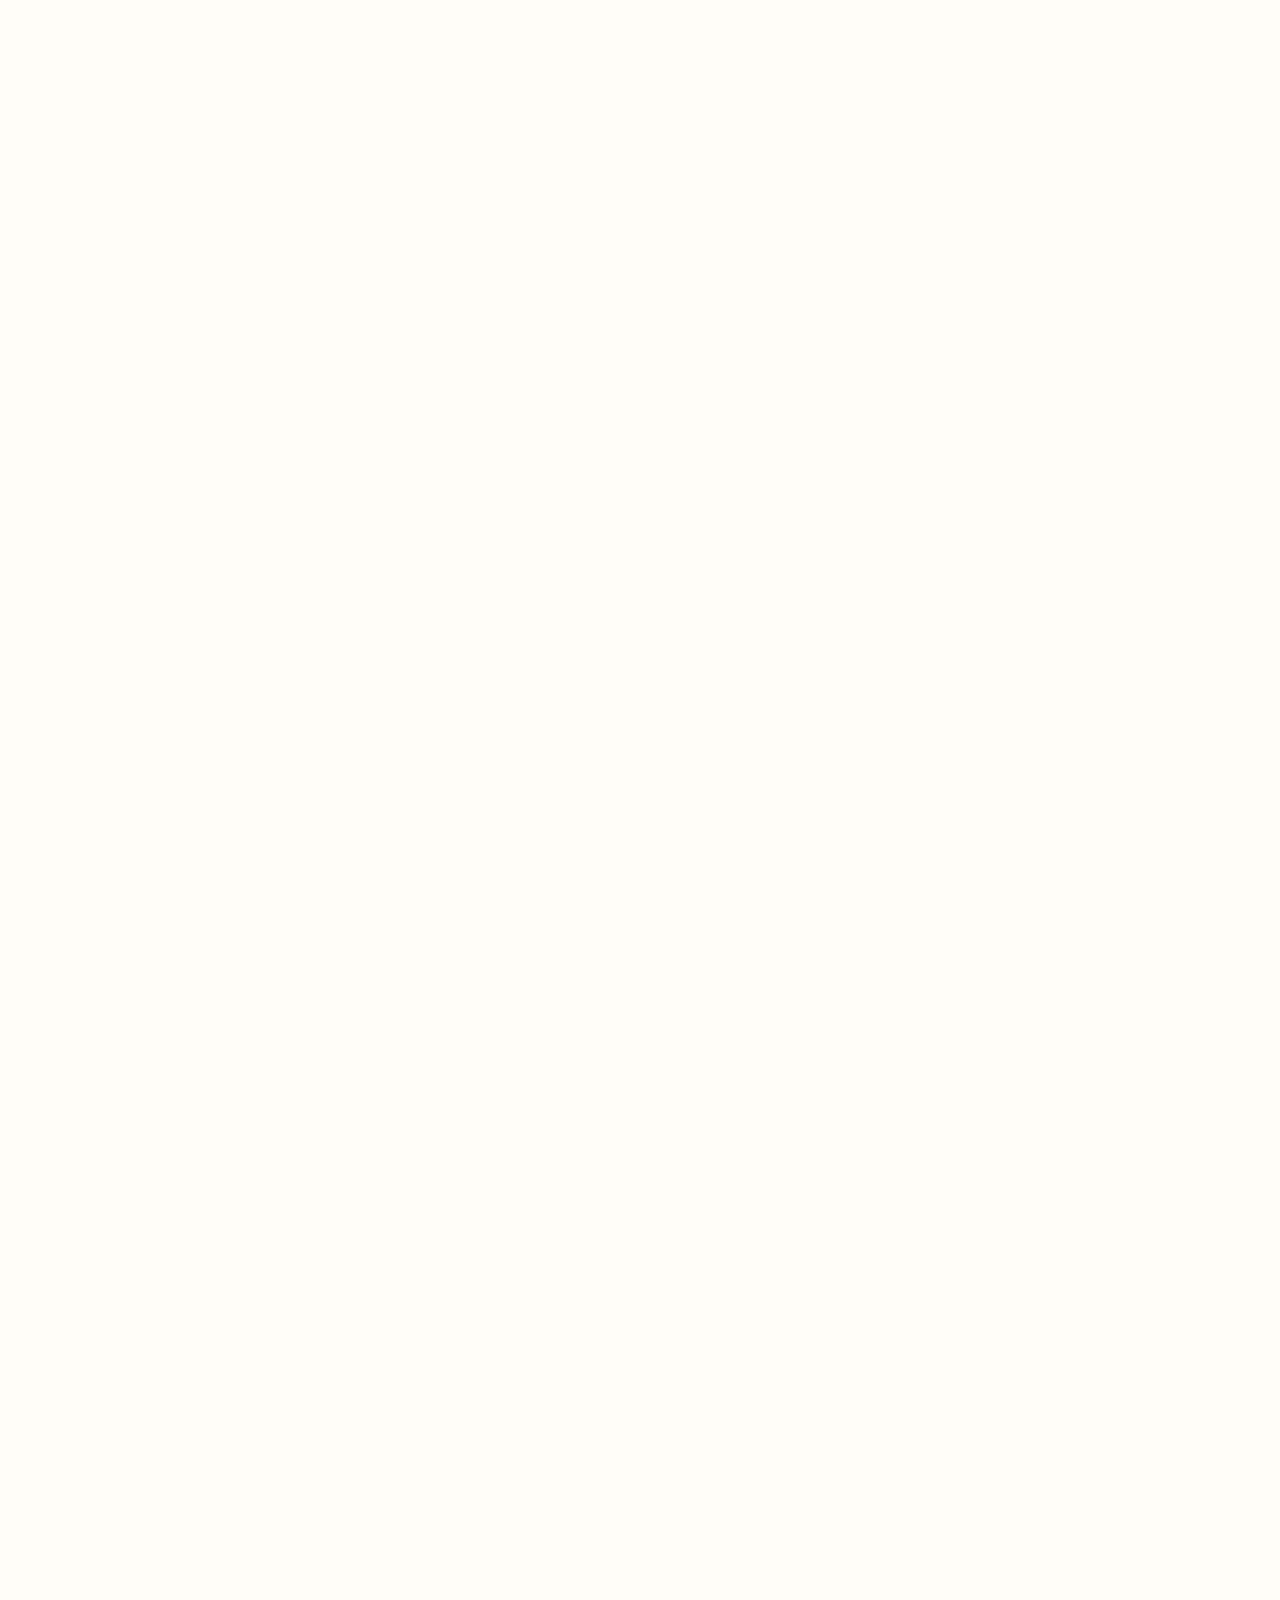
==== commit 3caa33a1: "State the basic accessibility the fair will provide; sharper Shufersal logo - "נגישות ביריד" and the" ====
--- a/index.html
+++ b/index.html
@@ -196,15 +196,14 @@
           </span>
           <div>
             <h2 id="a11y-title">נגישות ביריד</h2>
-            <p>חשוב לנו שכל אחד ואחת ירגישו בנוח ביריד. אפשר לבקש מראש התאמות, למשל:</p>
+            <p>חשוב לנו שכל אחד ואחת ירגישו בנוח ביריד. ביריד יהיו:</p>
             <ul>
-              <li>תרגום לשפת הסימנים</li>
-              <li>תמלול או כתוביות בזמן אמת</li>
-              <li>מערכת עזר לשמיעה (לולאת השראה / אוזניות)</li>
+              <li>אזור ישיבה ומנוחה</li>
               <li>אזור שקט לשיחות אישיות עם מגייסים</li>
-              <li>נגישות לכיסא גלגלים, חניית נכים ומקומות ישיבה</li>
+              <li>צוות שישמח לסייע, להכווין וללוות במקום</li>
+              <li>מענה מלא בהודעות טקסט בוואטסאפ – בלי צורך בשיחת טלפון</li>
             </ul>
-            <p>סמנו את ההתאמות שתצטרכו בטופס ההרשמה, או כתבו לנו בוואטסאפ ונערך בהתאם. <a class="text-link" href="accessibility.html">להצהרת הנגישות של האתר</a></p>
+            <p>צריכים התאמה נוספת? ציינו אותה בטופס ההרשמה או כתבו לנו מראש, ונשתדל לעזור. <a class="text-link" href="accessibility.html">להצהרת הנגישות של האתר</a></p>
           </div>
         </div>
       </div>
@@ -227,7 +226,7 @@
               <ul class="marquee-list">
                 <li><a href="https://www.rail.co.il/" target="_blank" rel="noopener"><img src="assets/partners/rail.png" alt="רכבת ישראל" loading="lazy"><span class="visually-hidden"> (נפתח בחלון חדש)</span></a></li>
                 <li><a href="https://www.gov.il/he/departments/firefighting_and_rescue_israel" target="_blank" rel="noopener"><img src="assets/partners/fire-rescue.png" alt="כבאות והצלה לישראל" loading="lazy"><span class="visually-hidden"> (נפתח בחלון חדש)</span></a></li>
-                <li><a href="https://www.shufersal.co.il/online/" target="_blank" rel="noopener"><img src="assets/partners/shufersal.png" alt="שופרסל" loading="lazy"><span class="visually-hidden"> (נפתח בחלון חדש)</span></a></li>
+                <li><a href="https://www.shufersal.co.il/online/" target="_blank" rel="noopener"><img src="assets/partners/shufersal.svg" alt="שופרסל" loading="lazy"><span class="visually-hidden"> (נפתח בחלון חדש)</span></a></li>
                 <li><a href="https://www.milgam.co.il/" target="_blank" rel="noopener"><img src="assets/partners/milgam.png" alt="מילגם" loading="lazy"><span class="visually-hidden"> (נפתח בחלון חדש)</span></a></li>
                 <li><a href="https://www.diplomat.co.il/he/" target="_blank" rel="noopener"><img src="assets/partners/diplomat.png" alt="דיפלומט" loading="lazy"><span class="visually-hidden"> (נפתח בחלון חדש)</span></a></li>
                 <li><a href="https://iac.ac.il/" target="_blank" rel="noopener"><img src="assets/partners/iac.png" alt="המכללה האקדמית רמת גן" loading="lazy"><span class="visually-hidden"> (נפתח בחלון חדש)</span></a></li>
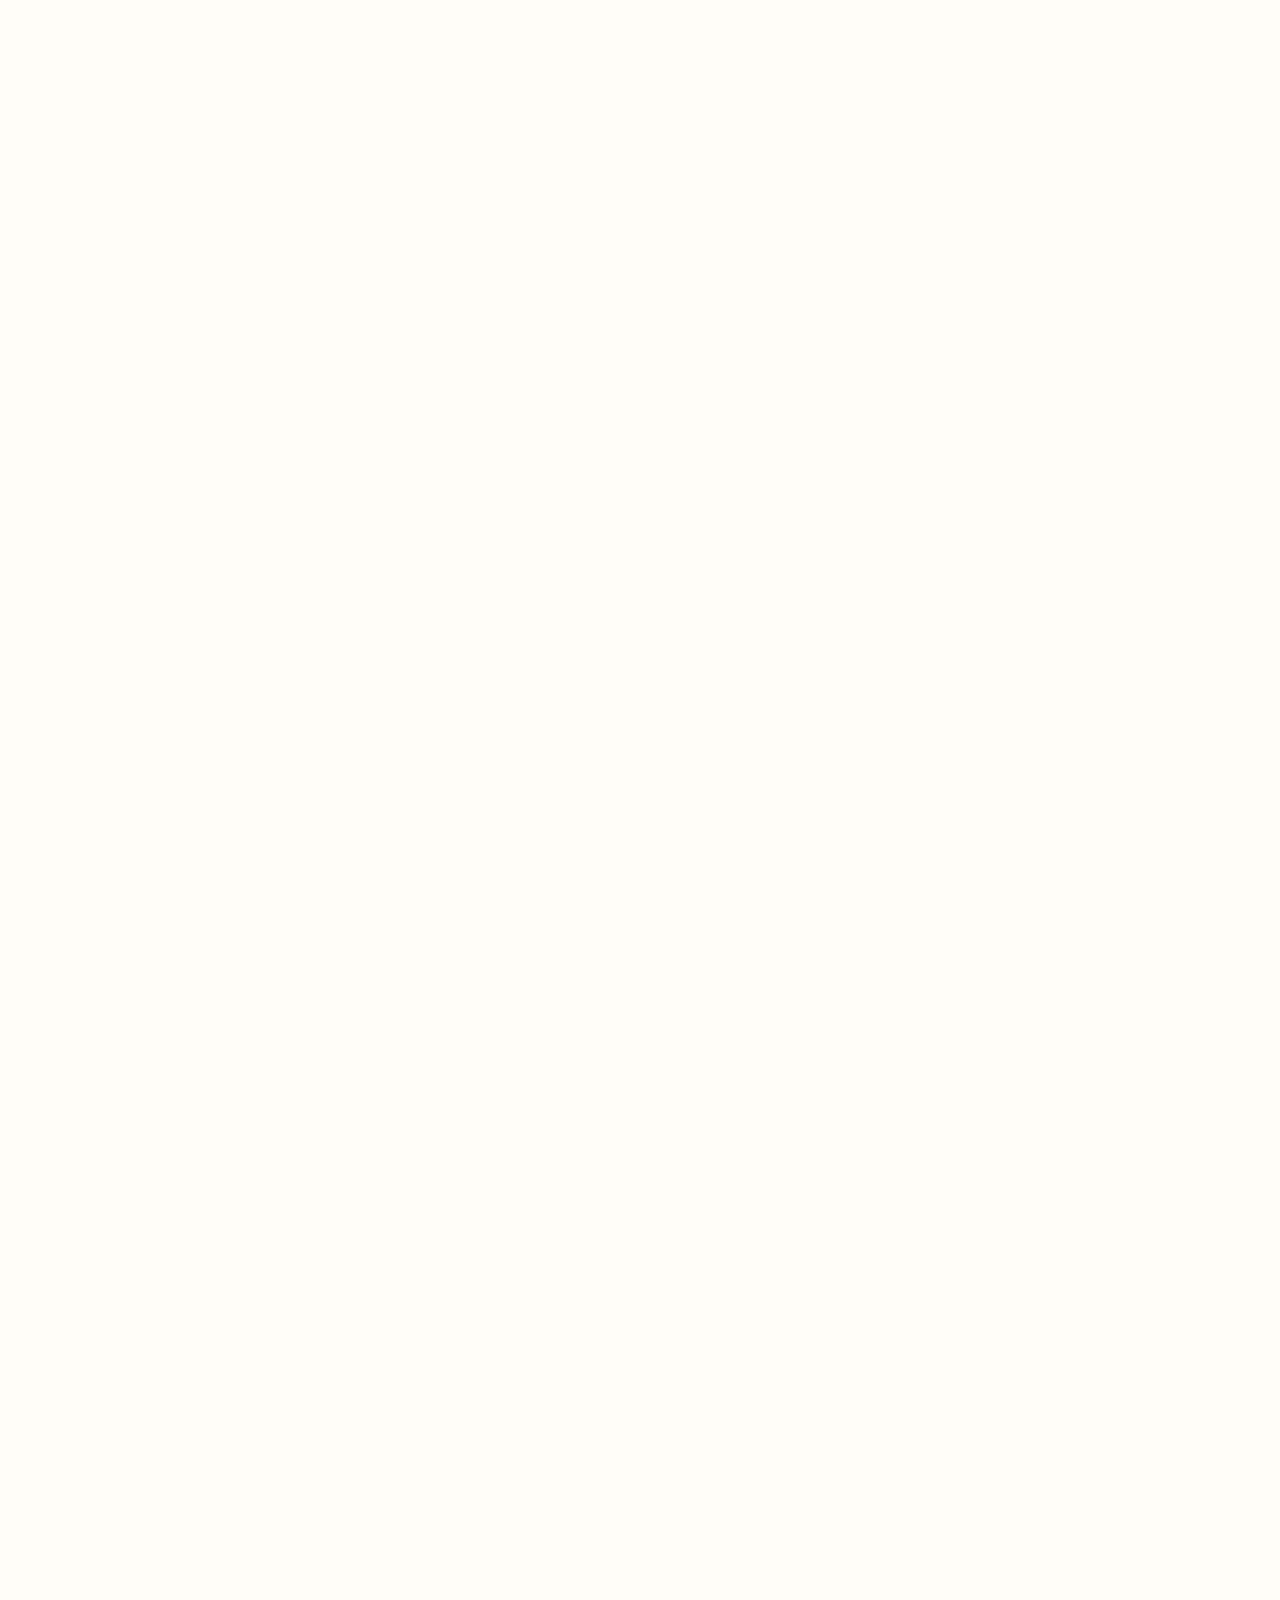
==== commit f8586ba4: "Logo strip always runs (slows on hover); one calendar button on phones - Remove the strip's stop but" ====
--- a/index.html
+++ b/index.html
@@ -95,13 +95,13 @@
         </div>
 
         <div class="cta-row">
-          <a class="btn btn-primary" href="https://calendar.google.com/calendar/render?action=TEMPLATE&text=%D7%99%D7%A8%D7%99%D7%93%20%D7%AA%D7%A2%D7%A1%D7%95%D7%A7%D7%94%20%D7%95%D7%9C%D7%99%D7%9E%D7%95%D7%93%D7%99%D7%9D%20-%20%D7%91%D7%9C%D7%91%20%D7%90%D7%97%D7%93&dates=20261224T080000Z/20261224T120000Z&location=%D7%90%D7%95%D7%9C%D7%9D%20%D7%A7%D7%A1%D7%90%D7%A0%D7%90%D7%93%D7%95%2C%20%D7%A4%D7%AA%D7%97%20%D7%AA%D7%A7%D7%95%D7%95%D7%94" target="_blank" rel="noopener">
+          <a class="btn btn-primary" id="calGoogle" href="https://calendar.google.com/calendar/render?action=TEMPLATE&text=%D7%99%D7%A8%D7%99%D7%93%20%D7%AA%D7%A2%D7%A1%D7%95%D7%A7%D7%94%20%D7%95%D7%9C%D7%99%D7%9E%D7%95%D7%93%D7%99%D7%9D%20-%20%D7%91%D7%9C%D7%91%20%D7%90%D7%97%D7%93&dates=20261224T080000Z/20261224T120000Z&location=%D7%90%D7%95%D7%9C%D7%9D%20%D7%A7%D7%A1%D7%90%D7%A0%D7%90%D7%93%D7%95%2C%20%D7%A4%D7%AA%D7%97%20%D7%AA%D7%A7%D7%95%D7%95%D7%94" target="_blank" rel="noopener">
             <svg width="20" height="20" viewBox="0 0 24 24" fill="none" aria-hidden="true" focusable="false"><rect x="3" y="5" width="18" height="16" rx="3" stroke="currentColor" stroke-width="2"/><path d="M3 10h18M8 3v4M16 3v4M12 13v5M9.5 15.5h5" stroke="currentColor" stroke-width="2" stroke-linecap="round"/></svg>
-            הוסיפו ליומן גוגל<span class="visually-hidden"> (נפתח בחלון חדש)</span>
-          </a>
-          <a class="btn btn-primary" href="yarid-belev-echad.ics">
+            <span class="cal-label">הוסיפו ליומן גוגל</span><span class="visually-hidden"> (נפתח בחלון חדש)</span>
+          </a>
+          <a class="btn btn-primary" id="calApple" href="yarid-belev-echad.ics">
             <svg width="20" height="20" viewBox="0 0 24 24" fill="none" aria-hidden="true" focusable="false"><rect x="3" y="5" width="18" height="16" rx="3" stroke="currentColor" stroke-width="2"/><path d="M3 10h18M8 3v4M16 3v4M12 13v5M9.5 15.5h5" stroke="currentColor" stroke-width="2" stroke-linecap="round"/></svg>
-            הוסיפו ליומן אייפון
+            <span class="cal-label">הוסיפו ליומן אפל / Outlook</span>
           </a>
           <a class="btn btn-ghost" href="https://waze.com/ul?q=אולם%20קסאנאדו%20פתח%20תקווה&navigate=yes" target="_blank" rel="noopener">
             <svg width="20" height="20" viewBox="0 0 24 24" fill="none" aria-hidden="true" focusable="false"><path d="M12 2a7 7 0 0 0-7 7c0 5.2 7 13 7 13s7-7.8 7-13a7 7 0 0 0-7-7Z" stroke="currentColor" stroke-width="2"/><circle cx="12" cy="9" r="2.5" stroke="currentColor" stroke-width="2"/></svg>
@@ -214,13 +214,6 @@
       <div class="container">
         <h2 class="section-title" id="partners-title">השותפים והחברות המשתתפים ביריד</h2>
         <div class="marquee" id="partners">
-          <div class="marquee-controls">
-            <button type="button" class="marquee-toggle" id="marqueeToggle">
-              <svg width="16" height="16" viewBox="0 0 24 24" fill="currentColor" aria-hidden="true" focusable="false" class="icon-pause"><rect x="6" y="5" width="4" height="14" rx="1"/><rect x="14" y="5" width="4" height="14" rx="1"/></svg>
-              <svg width="16" height="16" viewBox="0 0 24 24" fill="currentColor" aria-hidden="true" focusable="false" class="icon-play" hidden><path d="M17 5v14L6 12z"/></svg>
-              <span class="marquee-toggle-text">עצירת התנועה</span>
-            </button>
-          </div>
           <div class="marquee-viewport">
             <div class="marquee-inner">
               <ul class="marquee-list">
@@ -322,7 +315,7 @@
     const timer = setInterval(tick, 1000);
     tick();
 
-    /* ---------- Partners strip: seamless loop + pause button (WCAG 2.2.2) ---------- */
+    /* ---------- Partners strip: always moving, slower under the mouse ---------- */
     (function () {
       const marquee = document.getElementById('partners');
       const list = marquee.querySelector('.marquee-list');
@@ -331,13 +324,31 @@
       copy.querySelectorAll('a').forEach(a => a.setAttribute('tabindex', '-1'));
       list.after(copy);
 
-      const btn = document.getElementById('marqueeToggle');
-      btn.addEventListener('click', () => {
-        const paused = marquee.classList.toggle('is-paused');
-        btn.querySelector('.marquee-toggle-text').textContent = paused ? 'הפעלת התנועה' : 'עצירת התנועה';
-        btn.querySelector('.icon-pause').hidden = paused;
-        btn.querySelector('.icon-play').hidden = !paused;
-      });
+      // Mouse over the strip (computers only) → glide down to 30% speed, then back up
+      const inner = marquee.querySelector('.marquee-inner');
+      const anim = () => (inner.getAnimations ? inner.getAnimations()[0] : null);
+      if (window.matchMedia('(hover: hover) and (pointer: fine)').matches) {
+        marquee.addEventListener('mouseenter', () => { const a = anim(); if (a) a.playbackRate = 0.3; });
+        marquee.addEventListener('mouseleave', () => { const a = anim(); if (a) a.playbackRate = 1; });
+      }
+      // Keyboard users tabbing through the logos: hold still so the focused logo can be read and clicked
+      marquee.addEventListener('focusin', () => { const a = anim(); if (a) a.pause(); });
+      marquee.addEventListener('focusout', e => { const a = anim(); if (a && !marquee.contains(e.relatedTarget)) a.play(); });
+    })();
+
+    /* ---------- Calendar: one button on phones ---------- */
+    (function () {
+      const ua = navigator.userAgent || '';
+      const isIOS = /iPhone|iPad|iPod/.test(ua) || (navigator.platform === 'MacIntel' && navigator.maxTouchPoints > 1); // iPadOS reports as Mac
+      const isAndroid = /Android/i.test(ua);
+      const google = document.getElementById('calGoogle'), apple = document.getElementById('calApple');
+      if (isIOS) {            // iPhone / iPad → Apple Calendar (.ics) only
+        google.hidden = true;
+        apple.querySelector('.cal-label').textContent = 'הוסיפו ליומן';
+      } else if (isAndroid) { // Android → Google Calendar only
+        apple.hidden = true;
+        google.querySelector('.cal-label').textContent = 'הוסיפו ליומן';
+      }                       // computers: both buttons
     })();
   </script>
 </body>
--- a/styles.css
+++ b/styles.css
@@ -579,15 +579,6 @@
 @media (max-width: 360px) { .h1-line2 { white-space: normal; } }
 
 /* ---------- Partners logo strip ---------- */
-.partners .section-title { margin-bottom: 10px; }
-.marquee-controls { display: flex; justify-content: center; margin-bottom: 18px; }
-.marquee-toggle {
-  display: inline-flex; align-items: center; gap: 8px;
-  min-height: 44px; padding: 8px 18px;
-  border: 1.5px solid var(--field-border); border-radius: 999px;
-  background: #fff; color: var(--navy); font: inherit; font-weight: 700; cursor: pointer;
-}
-.marquee-toggle:hover { background: var(--yellow-soft); }
 .marquee-viewport {
   overflow: hidden;
   -webkit-mask-image: linear-gradient(to left, transparent, #000 5%, #000 95%, transparent);
@@ -595,7 +586,6 @@
   padding: 6px 0;
 }
 .marquee-inner { display: flex; width: max-content; animation: marquee 50s linear infinite; }
-.marquee:hover .marquee-inner, .marquee:focus-within .marquee-inner, .marquee.is-paused .marquee-inner { animation-play-state: paused; }
 @keyframes marquee { from { transform: translateX(0); } to { transform: translateX(50%); } }
 .marquee-list { display: flex; gap: 18px; margin: 0; padding: 0 0 0 18px; list-style: none; }
 .marquee-list a {
@@ -610,7 +600,7 @@
   .marquee-inner { animation: none; width: auto; }
   .marquee-viewport { -webkit-mask-image: none; mask-image: none; }
   .marquee-list { flex-wrap: wrap; justify-content: center; padding: 0; }
-  .marquee-list[aria-hidden="true"], .marquee-controls { display: none; }
+  .marquee-list[aria-hidden="true"] { display: none; }
 }
 @media (max-width: 600px) {
   .marquee-list a { width: 150px; height: 78px; padding: 10px 14px; }
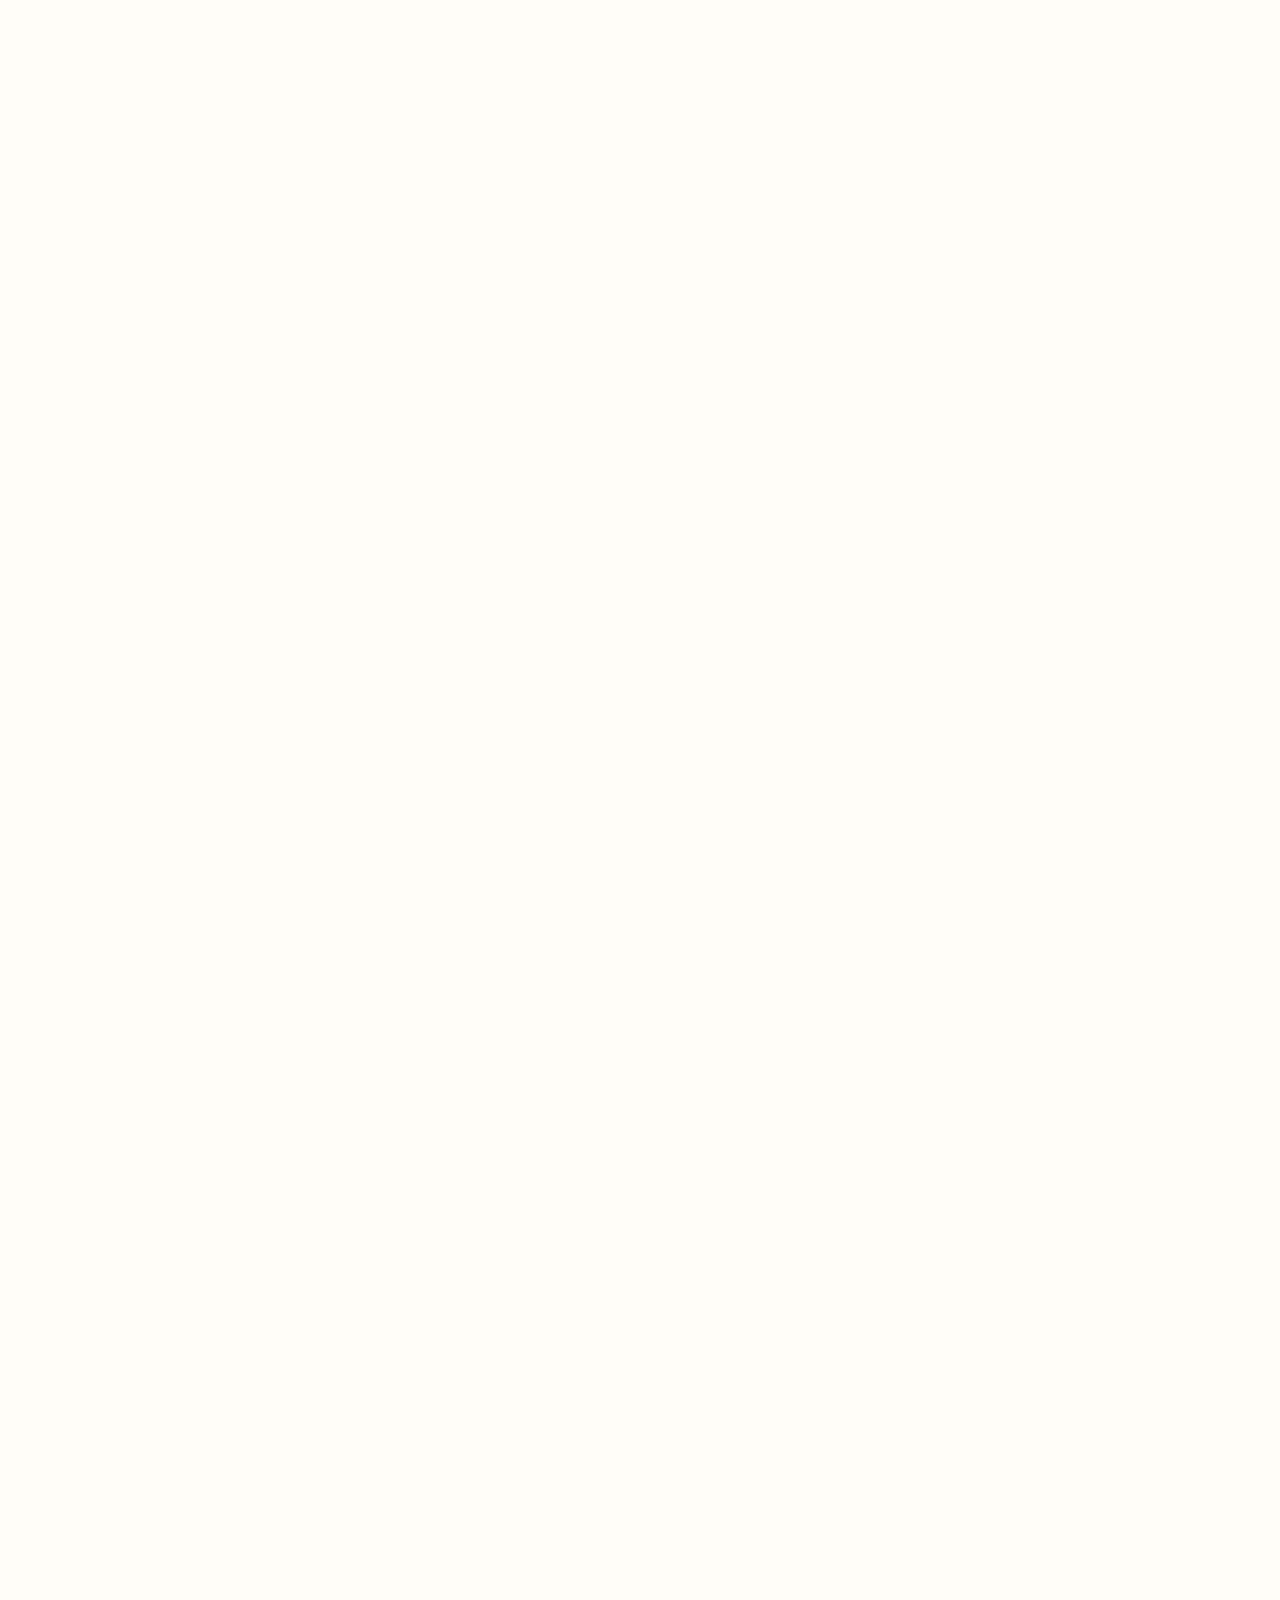
==== commit 46c20e81: "Neutral WhatsApp header icon; remove accessibility section and footer link - Header WhatsApp button " ====
--- a/index.html
+++ b/index.html
@@ -19,7 +19,7 @@
         <img src="assets/logo.png" alt="בלב אחד – belev echad, לדף הבית" width="194" height="76">
       </a>
       <nav class="social" aria-label="יצירת קשר ורשתות חברתיות">
-        <a class="social-link whatsapp" href="https://wa.me/972503478599?text=%D7%94%D7%99%D7%99%2C%20%D7%90%D7%A0%D7%99%20%D7%A4%D7%95%D7%A0%D7%94%20%D7%91%D7%A0%D7%95%D7%92%D7%A2%20%D7%9C%D7%99%D7%A8%D7%99%D7%93%20%D7%94%D7%AA%D7%A2%D7%A1%D7%95%D7%A7%D7%94%20%D7%95%D7%94%D7%9C%D7%99%D7%9E%D7%95%D7%93%D7%99%D7%9D%20%D7%A9%D7%9C%20%D7%91%D7%9C%D7%91%20%D7%90%D7%97%D7%93" target="_blank" rel="noopener">
+        <a class="social-link" href="https://wa.me/972503478599?text=%D7%94%D7%99%D7%99%2C%20%D7%90%D7%A0%D7%99%20%D7%A4%D7%95%D7%A0%D7%94%20%D7%91%D7%A0%D7%95%D7%92%D7%A2%20%D7%9C%D7%99%D7%A8%D7%99%D7%93%20%D7%94%D7%AA%D7%A2%D7%A1%D7%95%D7%A7%D7%94%20%D7%95%D7%94%D7%9C%D7%99%D7%9E%D7%95%D7%93%D7%99%D7%9D%20%D7%A9%D7%9C%20%D7%91%D7%9C%D7%91%20%D7%90%D7%97%D7%93" target="_blank" rel="noopener">
           <svg width="20" height="20" viewBox="0 0 24 24" aria-hidden="true" focusable="false"><path d="M3.5 20.5l1.3-4A8.5 8.5 0 1 1 8 19.3z" fill="none" stroke="currentColor" stroke-width="1.9" stroke-linejoin="round"/><path d="M9.2 7.9c.2-.3.4-.4.7-.4h.5c.2 0 .4.1.5.4l.7 1.7c.1.2 0 .5-.1.7l-.6.7c.6 1.2 1.6 2.2 2.8 2.8l.7-.6c.2-.2.5-.2.7-.1l1.7.7c.3.1.4.3.4.5v.5c0 .3-.1.5-.4.7-.7.5-1.8.6-3.3-.1a8.6 8.6 0 0 1-3.9-3.9c-.7-1.5-.6-2.6-.1-3.3z" fill="currentColor"/></svg>
           <span class="social-label"><span lang="en">WhatsApp</span><span class="visually-hidden"> – שליחת הודעה (נפתח בחלון חדש)</span></span>
         </a>
@@ -182,28 +182,6 @@
               <svg width="56" height="56" viewBox="0 0 48 48" fill="none" stroke="#14224b" stroke-width="2.6" stroke-linejoin="round" stroke-linecap="round" aria-hidden="true" focusable="false"><rect x="7" y="18" width="34" height="8" rx="1.5"/><path d="M10 26 V42 H38 V26"/><path d="M24 18 V42"/><path d="M24 18 Q17 8 14 12 Q12 16 24 18 Q31 8 34 12 Q36 16 24 18"/><path d="M19 6 L20 9 M24 4 V7 M29 6 L28 9"/></svg>
             </div>
             <h3>הגרלה שווה במיוחד</h3>
-          </div>
-        </div>
-      </div>
-    </section>
-
-    <!-- Accessibility at the fair -->
-    <section class="section" style="padding-top:0" aria-labelledby="a11y-title">
-      <div class="container">
-        <div class="a11y-card">
-          <span class="reg-icon">
-            <svg width="34" height="34" viewBox="0 0 24 24" fill="none" stroke="#14224b" stroke-width="1.9" stroke-linecap="round" stroke-linejoin="round" aria-hidden="true" focusable="false"><circle cx="12" cy="4.5" r="2"/><path d="M5 8.5l7 1.5 7-1.5M12 10v5M12 15l-3 6M12 15l3 6"/></svg>
-          </span>
-          <div>
-            <h2 id="a11y-title">נגישות ביריד</h2>
-            <p>חשוב לנו שכל אחד ואחת ירגישו בנוח ביריד. ביריד יהיו:</p>
-            <ul>
-              <li>אזור ישיבה ומנוחה</li>
-              <li>אזור שקט לשיחות אישיות עם מגייסים</li>
-              <li>צוות שישמח לסייע, להכווין וללוות במקום</li>
-              <li>מענה מלא בהודעות טקסט בוואטסאפ – בלי צורך בשיחת טלפון</li>
-            </ul>
-            <p>צריכים התאמה נוספת? ציינו אותה בטופס ההרשמה או כתבו לנו מראש, ונשתדל לעזור. <a class="text-link" href="accessibility.html">להצהרת הנגישות של האתר</a></p>
           </div>
         </div>
       </div>
@@ -256,7 +234,6 @@
   <footer class="site-footer">
     <div class="footer-links">
       <a href="https://wa.me/972503478599?text=%D7%94%D7%99%D7%99%2C%20%D7%90%D7%A0%D7%99%20%D7%A4%D7%95%D7%A0%D7%94%20%D7%91%D7%A0%D7%95%D7%92%D7%A2%20%D7%9C%D7%99%D7%A8%D7%99%D7%93%20%D7%94%D7%AA%D7%A2%D7%A1%D7%95%D7%A7%D7%94%20%D7%95%D7%94%D7%9C%D7%99%D7%9E%D7%95%D7%93%D7%99%D7%9D%20%D7%A9%D7%9C%20%D7%91%D7%9C%D7%91%20%D7%90%D7%97%D7%93" target="_blank" rel="noopener">שאלות? כתבו לנו בוואטסאפ<span class="visually-hidden"> (נפתח בחלון חדש)</span></a>
-      <a href="accessibility.html">הצהרת נגישות</a>
     </div>
     <p>בהפקת מיכל קלינבוים, עודד כהן ונירית שוקר כחלק מפרויקט גמר בקורס הפקת אירועים בהנחייתו של אודי שחר, מכללת רמת גן.</p>
   </footer>
--- a/styles.css
+++ b/styles.css
@@ -102,8 +102,6 @@
 .social-link svg { flex: none; }
 .social-link:hover { border-color: var(--navy); background: var(--yellow-soft); transform: translateY(-1px); }
 .social-link:focus-visible { outline: 3px solid var(--focus); outline-offset: 2px; }
-.social-link.whatsapp { color: var(--wa-text); border-color: var(--wa-text); }
-.social-link.whatsapp:hover { background: #dcf8e6; }
 
 /* ---------- Hero ---------- */
 .hero {
@@ -618,18 +616,6 @@
 .btn-wa { background: var(--wa-text); border-color: var(--wa-text); color: #fff; padding: 10px 20px; font-size: 1rem; }
 .btn-wa svg { flex: none; }
 
-/* ---------- Accessibility at the fair ---------- */
-.a11y-card {
-  display: grid; grid-template-columns: auto 1fr; gap: 18px; align-items: start;
-  padding: 26px; background: #fff; border: 1.5px solid var(--line); border-radius: 22px;
-}
-.a11y-card .reg-icon { background: var(--sky); }
-.a11y-card h2 { margin: 0 0 6px; font-size: clamp(1.3rem, 3vw, 1.6rem); font-weight: 900; }
-.a11y-card p { margin: 0 0 10px; }
-.a11y-card ul { margin: 0 0 12px; padding-inline-start: 22px; }
-.a11y-card li { margin-bottom: 4px; }
-.text-link { color: var(--focus); font-weight: 700; }
-@media (max-width: 600px) { .a11y-card { grid-template-columns: 1fr; padding: 22px 18px; } }
 
 /* ---------- Footer links ---------- */
 .footer-links { display: flex; flex-wrap: wrap; justify-content: center; gap: 6px 22px; margin-bottom: 8px; }
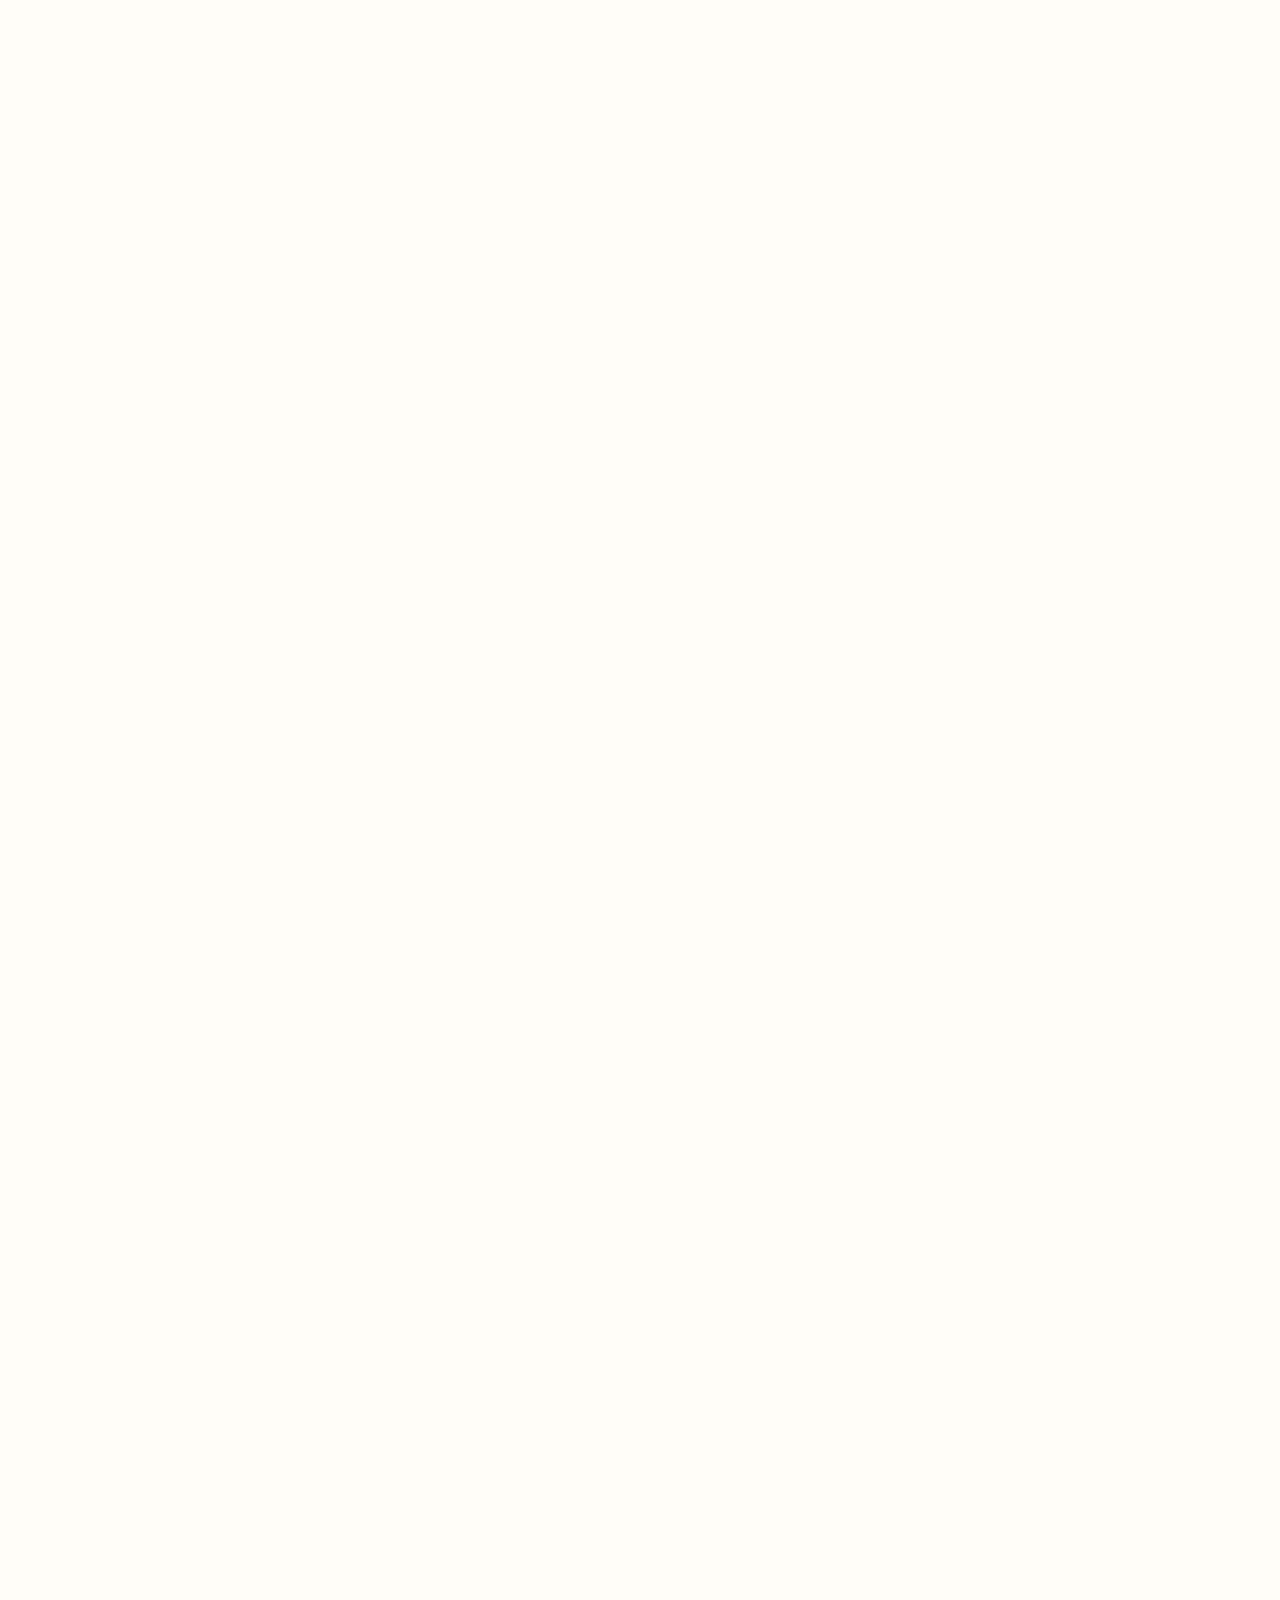
==== commit c0b7b6b8: "Move partners strip above registration with smaller logos; new help text Co-Authored-By: Claude Opus" ====
--- a/index.html
+++ b/index.html
@@ -111,84 +111,8 @@
       </div>
     </section>
 
-    <!-- Registration: one card per audience -->
-    <section class="section" id="register">
-      <div class="container">
-        <h2 class="section-title">הרשמה ליריד</h2>
-        <p class="section-sub">בחרו את ההרשמה שמתאימה לכם</p>
-        <div class="reg-cards">
-          <a class="reg-card featured" href="members.html">
-            <span class="reg-badge">לחברי העמותה</span>
-            <span class="reg-icon bg-mint">
-              <svg width="34" height="34" viewBox="0 0 24 24" fill="none" stroke="#14224b" stroke-width="1.9" stroke-linecap="round" stroke-linejoin="round" aria-hidden="true" focusable="false"><path d="M12 20.5s-7.5-4.4-7.5-10.1A4.2 4.2 0 0 1 12 7.9a4.2 4.2 0 0 1 7.5 2.5c0 5.7-7.5 10.1-7.5 10.1Z"/></svg>
-            </span>
-            <h3>חברי העמותה</h3>
-            <p>הרשמה ליריד ושאלון שיעזור לנו להתאים את היריד בדיוק בשבילכם.</p>
-            <span class="btn btn-dark">להרשמה ליריד <svg width="18" height="18" viewBox="0 0 24 24" fill="none" stroke="currentColor" stroke-width="2.4" stroke-linecap="round" stroke-linejoin="round" aria-hidden="true" focusable="false"><path d="M15 6l-6 6 6 6"/></svg></span>
-          </a>
-          <a class="reg-card" href="register.html">
-            <span class="reg-icon bg-sky">
-              <svg width="34" height="34" viewBox="0 0 24 24" fill="none" stroke="#14224b" stroke-width="1.9" stroke-linejoin="round" aria-hidden="true" focusable="false"><rect x="3" y="7" width="18" height="13" rx="2"/><path d="M8 7V5a2 2 0 0 1 2-2h4a2 2 0 0 1 2 2v2M3 13h18"/></svg>
-            </span>
-            <h3>נציגי חברות ומוסדות אקדמיים</h3>
-            <p>מגייסים עובדים או מציגים מסלולי לימוד? הירשמו לדוכן ונדאג לכל מה שתצטרכו.</p>
-            <span class="btn btn-ghost">להרשמת דוכן <svg width="18" height="18" viewBox="0 0 24 24" fill="none" stroke="currentColor" stroke-width="2.4" stroke-linecap="round" stroke-linejoin="round" aria-hidden="true" focusable="false"><path d="M15 6l-6 6 6 6"/></svg></span>
-          </a>
-          <a class="reg-card" href="vendors.html">
-            <span class="reg-icon bg-butter">
-              <svg width="34" height="34" viewBox="0 0 48 48" fill="none" stroke="#14224b" stroke-width="2.8" stroke-linejoin="round" aria-hidden="true" focusable="false"><path d="M6 18 L10 8 H38 L42 18"/><path d="M6 18 q3 5 6 0 q3 5 6 0 q3 5 6 0 q3 5 6 0 q3 5 6 0 q3 5 6 0"/><path d="M9 21 V40 H39 V21"/><path d="M5 40 H43"/></svg>
-            </span>
-            <h3>דוכני מכירה</h3>
-            <p>בעלי עסקים שרוצים למכור ולהציג את המוצרים שלהם ביריד.</p>
-            <span class="btn btn-ghost">להרשמת דוכן מכירה <svg width="18" height="18" viewBox="0 0 24 24" fill="none" stroke="currentColor" stroke-width="2.4" stroke-linecap="round" stroke-linejoin="round" aria-hidden="true" focusable="false"><path d="M15 6l-6 6 6 6"/></svg></span>
-          </a>
-        </div>
-
-        <p class="help-note">
-          <span>יש שאלות? אפשר לקבל את כל המידע והתמיכה <b>בהודעות טקסט</b>, בלי צורך בשיחת טלפון.</span>
-          <a class="btn btn-wa" href="https://wa.me/972503478599?text=%D7%94%D7%99%D7%99%2C%20%D7%90%D7%A0%D7%99%20%D7%A4%D7%95%D7%A0%D7%94%20%D7%91%D7%A0%D7%95%D7%92%D7%A2%20%D7%9C%D7%99%D7%A8%D7%99%D7%93%20%D7%94%D7%AA%D7%A2%D7%A1%D7%95%D7%A7%D7%94%20%D7%95%D7%94%D7%9C%D7%99%D7%9E%D7%95%D7%93%D7%99%D7%9D%20%D7%A9%D7%9C%20%D7%91%D7%9C%D7%91%20%D7%90%D7%97%D7%93" target="_blank" rel="noopener">
-            <svg width="20" height="20" viewBox="0 0 24 24" aria-hidden="true" focusable="false"><path d="M3.5 20.5l1.3-4A8.5 8.5 0 1 1 8 19.3z" fill="none" stroke="currentColor" stroke-width="1.9" stroke-linejoin="round"/><path d="M9.2 7.9c.2-.3.4-.4.7-.4h.5c.2 0 .4.1.5.4l.7 1.7c.1.2 0 .5-.1.7l-.6.7c.6 1.2 1.6 2.2 2.8 2.8l.7-.6c.2-.2.5-.2.7-.1l1.7.7c.3.1.4.3.4.5v.5c0 .3-.1.5-.4.7-.7.5-1.8.6-3.3-.1a8.6 8.6 0 0 1-3.9-3.9c-.7-1.5-.6-2.6-.1-3.3z" fill="currentColor"/></svg>
-            כתבו לנו בוואטסאפ<span class="visually-hidden"> (נפתח בחלון חדש)</span>
-          </a>
-        </p>
-      </div>
-    </section>
-
-    <!-- What awaits you -->
-    <section class="section" style="padding-top:0">
-      <div class="container">
-        <h2 class="section-title">מה מחכה לכם ביריד?</h2>
-        <div class="features">
-          <div class="feature">
-            <div class="icon bg-butter">
-              <svg width="56" height="56" viewBox="0 0 48 48" fill="none" stroke="#14224b" stroke-width="2.6" stroke-linejoin="round" aria-hidden="true" focusable="false"><path d="M6 18 L10 8 H38 L42 18"/><path d="M6 18 q3 5 6 0 q3 5 6 0 q3 5 6 0 q3 5 6 0 q3 5 6 0 q3 5 6 0"/><path d="M9 21 V40 H39 V21"/><path d="M5 40 H43"/><path d="M14 8 L12 18 M20 8 L19 18 M28 8 L29 18 M34 8 L36 18"/></svg>
-            </div>
-            <h3>דוכני מכירה</h3>
-          </div>
-          <div class="feature">
-            <div class="icon bg-sky">
-              <svg width="56" height="56" viewBox="0 0 48 48" fill="none" stroke="#14224b" stroke-width="2.6" stroke-linejoin="round" stroke-linecap="round" aria-hidden="true" focusable="false"><path d="M4 18 L24 9 L44 18 L24 27 Z" fill="#14224b"/><path d="M12 22 V32 Q24 39 36 32 V22"/><path d="M40 20 V31"/><circle cx="40" cy="33" r="2" fill="#14224b"/></svg>
-            </div>
-            <h3>מגוון מעסיקים ונציגי אוניברסיטאות</h3>
-          </div>
-          <div class="feature">
-            <div class="icon bg-lilac">
-              <svg width="56" height="56" viewBox="0 0 48 48" fill="none" stroke="#14224b" stroke-width="2.6" stroke-linecap="round" stroke-linejoin="round" aria-hidden="true" focusable="false"><circle cx="31" cy="15" r="7" fill="#14224b"/><path d="M26 20 L12 36 Q10 39 13 40 L14 41 Q16 42 18 40 L30 22"/><path d="M14 40 Q10 44 8 42 Q6 41 8 38"/><path d="M38 5 L40 2 M42 10 L45 9 M24 4 L23 1"/></svg>
-            </div>
-            <h3>הופעה בהפתעה</h3>
-          </div>
-          <div class="feature">
-            <div class="icon bg-mint">
-              <svg width="56" height="56" viewBox="0 0 48 48" fill="none" stroke="#14224b" stroke-width="2.6" stroke-linejoin="round" stroke-linecap="round" aria-hidden="true" focusable="false"><rect x="7" y="18" width="34" height="8" rx="1.5"/><path d="M10 26 V42 H38 V26"/><path d="M24 18 V42"/><path d="M24 18 Q17 8 14 12 Q12 16 24 18 Q31 8 34 12 Q36 16 24 18"/><path d="M19 6 L20 9 M24 4 V7 M29 6 L28 9"/></svg>
-            </div>
-            <h3>הגרלה שווה במיוחד</h3>
-          </div>
-        </div>
-      </div>
-    </section>
-
     <!-- Partners logo strip -->
-    <section class="section partners" style="padding-top:0" aria-labelledby="partners-title">
+    <section class="section partners" aria-labelledby="partners-title">
       <div class="container">
         <h2 class="section-title" id="partners-title">השותפים והחברות המשתתפים ביריד</h2>
         <div class="marquee" id="partners">
@@ -216,6 +140,82 @@
       </div>
     </section>
 
+    <!-- Registration: one card per audience -->
+    <section class="section" id="register">
+      <div class="container">
+        <h2 class="section-title">הרשמה ליריד</h2>
+        <p class="section-sub">בחרו את ההרשמה שמתאימה לכם</p>
+        <div class="reg-cards">
+          <a class="reg-card featured" href="members.html">
+            <span class="reg-badge">לחברי העמותה</span>
+            <span class="reg-icon bg-mint">
+              <svg width="34" height="34" viewBox="0 0 24 24" fill="none" stroke="#14224b" stroke-width="1.9" stroke-linecap="round" stroke-linejoin="round" aria-hidden="true" focusable="false"><path d="M12 20.5s-7.5-4.4-7.5-10.1A4.2 4.2 0 0 1 12 7.9a4.2 4.2 0 0 1 7.5 2.5c0 5.7-7.5 10.1-7.5 10.1Z"/></svg>
+            </span>
+            <h3>חברי העמותה</h3>
+            <p>הרשמה ליריד ושאלון שיעזור לנו להתאים את היריד בדיוק בשבילכם.</p>
+            <span class="btn btn-dark">להרשמה ליריד <svg width="18" height="18" viewBox="0 0 24 24" fill="none" stroke="currentColor" stroke-width="2.4" stroke-linecap="round" stroke-linejoin="round" aria-hidden="true" focusable="false"><path d="M15 6l-6 6 6 6"/></svg></span>
+          </a>
+          <a class="reg-card" href="register.html">
+            <span class="reg-icon bg-sky">
+              <svg width="34" height="34" viewBox="0 0 24 24" fill="none" stroke="#14224b" stroke-width="1.9" stroke-linejoin="round" aria-hidden="true" focusable="false"><rect x="3" y="7" width="18" height="13" rx="2"/><path d="M8 7V5a2 2 0 0 1 2-2h4a2 2 0 0 1 2 2v2M3 13h18"/></svg>
+            </span>
+            <h3>נציגי חברות ומוסדות אקדמיים</h3>
+            <p>מגייסים עובדים או מציגים מסלולי לימוד? הירשמו לדוכן ונדאג לכל מה שתצטרכו.</p>
+            <span class="btn btn-ghost">להרשמת דוכן <svg width="18" height="18" viewBox="0 0 24 24" fill="none" stroke="currentColor" stroke-width="2.4" stroke-linecap="round" stroke-linejoin="round" aria-hidden="true" focusable="false"><path d="M15 6l-6 6 6 6"/></svg></span>
+          </a>
+          <a class="reg-card" href="vendors.html">
+            <span class="reg-icon bg-butter">
+              <svg width="34" height="34" viewBox="0 0 48 48" fill="none" stroke="#14224b" stroke-width="2.8" stroke-linejoin="round" aria-hidden="true" focusable="false"><path d="M6 18 L10 8 H38 L42 18"/><path d="M6 18 q3 5 6 0 q3 5 6 0 q3 5 6 0 q3 5 6 0 q3 5 6 0 q3 5 6 0"/><path d="M9 21 V40 H39 V21"/><path d="M5 40 H43"/></svg>
+            </span>
+            <h3>דוכני מכירה</h3>
+            <p>בעלי עסקים שרוצים למכור ולהציג את המוצרים שלהם ביריד.</p>
+            <span class="btn btn-ghost">להרשמת דוכן מכירה <svg width="18" height="18" viewBox="0 0 24 24" fill="none" stroke="currentColor" stroke-width="2.4" stroke-linecap="round" stroke-linejoin="round" aria-hidden="true" focusable="false"><path d="M15 6l-6 6 6 6"/></svg></span>
+          </a>
+        </div>
+
+        <p class="help-note">
+          <span>יש שאלות? אפשר לדבר עם נציג אנושי</span>
+          <a class="btn btn-wa" href="https://wa.me/972503478599?text=%D7%94%D7%99%D7%99%2C%20%D7%90%D7%A0%D7%99%20%D7%A4%D7%95%D7%A0%D7%94%20%D7%91%D7%A0%D7%95%D7%92%D7%A2%20%D7%9C%D7%99%D7%A8%D7%99%D7%93%20%D7%94%D7%AA%D7%A2%D7%A1%D7%95%D7%A7%D7%94%20%D7%95%D7%94%D7%9C%D7%99%D7%9E%D7%95%D7%93%D7%99%D7%9D%20%D7%A9%D7%9C%20%D7%91%D7%9C%D7%91%20%D7%90%D7%97%D7%93" target="_blank" rel="noopener">
+            <svg width="20" height="20" viewBox="0 0 24 24" aria-hidden="true" focusable="false"><path d="M3.5 20.5l1.3-4A8.5 8.5 0 1 1 8 19.3z" fill="none" stroke="currentColor" stroke-width="1.9" stroke-linejoin="round"/><path d="M9.2 7.9c.2-.3.4-.4.7-.4h.5c.2 0 .4.1.5.4l.7 1.7c.1.2 0 .5-.1.7l-.6.7c.6 1.2 1.6 2.2 2.8 2.8l.7-.6c.2-.2.5-.2.7-.1l1.7.7c.3.1.4.3.4.5v.5c0 .3-.1.5-.4.7-.7.5-1.8.6-3.3-.1a8.6 8.6 0 0 1-3.9-3.9c-.7-1.5-.6-2.6-.1-3.3z" fill="currentColor"/></svg>
+            כתבו לנו בוואטסאפ<span class="visually-hidden"> (נפתח בחלון חדש)</span>
+          </a>
+        </p>
+      </div>
+    </section>
+
+    <!-- What awaits you -->
+    <section class="section" style="padding-top:0">
+      <div class="container">
+        <h2 class="section-title">מה מחכה לכם ביריד?</h2>
+        <div class="features">
+          <div class="feature">
+            <div class="icon bg-butter">
+              <svg width="56" height="56" viewBox="0 0 48 48" fill="none" stroke="#14224b" stroke-width="2.6" stroke-linejoin="round" aria-hidden="true" focusable="false"><path d="M6 18 L10 8 H38 L42 18"/><path d="M6 18 q3 5 6 0 q3 5 6 0 q3 5 6 0 q3 5 6 0 q3 5 6 0 q3 5 6 0"/><path d="M9 21 V40 H39 V21"/><path d="M5 40 H43"/><path d="M14 8 L12 18 M20 8 L19 18 M28 8 L29 18 M34 8 L36 18"/></svg>
+            </div>
+            <h3>דוכני מכירה</h3>
+          </div>
+          <div class="feature">
+            <div class="icon bg-sky">
+              <svg width="56" height="56" viewBox="0 0 48 48" fill="none" stroke="#14224b" stroke-width="2.6" stroke-linejoin="round" stroke-linecap="round" aria-hidden="true" focusable="false"><path d="M4 18 L24 9 L44 18 L24 27 Z" fill="#14224b"/><path d="M12 22 V32 Q24 39 36 32 V22"/><path d="M40 20 V31"/><circle cx="40" cy="33" r="2" fill="#14224b"/></svg>
+            </div>
+            <h3>מגוון מעסיקים ונציגי אוניברסיטאות</h3>
+          </div>
+          <div class="feature">
+            <div class="icon bg-lilac">
+              <svg width="56" height="56" viewBox="0 0 48 48" fill="none" stroke="#14224b" stroke-width="2.6" stroke-linecap="round" stroke-linejoin="round" aria-hidden="true" focusable="false"><circle cx="31" cy="15" r="7" fill="#14224b"/><path d="M26 20 L12 36 Q10 39 13 40 L14 41 Q16 42 18 40 L30 22"/><path d="M14 40 Q10 44 8 42 Q6 41 8 38"/><path d="M38 5 L40 2 M42 10 L45 9 M24 4 L23 1"/></svg>
+            </div>
+            <h3>הופעה בהפתעה</h3>
+          </div>
+          <div class="feature">
+            <div class="icon bg-mint">
+              <svg width="56" height="56" viewBox="0 0 48 48" fill="none" stroke="#14224b" stroke-width="2.6" stroke-linejoin="round" stroke-linecap="round" aria-hidden="true" focusable="false"><rect x="7" y="18" width="34" height="8" rx="1.5"/><path d="M10 26 V42 H38 V26"/><path d="M24 18 V42"/><path d="M24 18 Q17 8 14 12 Q12 16 24 18 Q31 8 34 12 Q36 16 24 18"/><path d="M19 6 L20 9 M24 4 V7 M29 6 L28 9"/></svg>
+            </div>
+            <h3>הגרלה שווה במיוחד</h3>
+          </div>
+        </div>
+      </div>
+    </section>
+
     <!-- Closing -->
     <section class="closing">
       <div class="container">
--- a/styles.css
+++ b/styles.css
@@ -576,24 +576,26 @@
 .h1-line2 { white-space: nowrap; }
 @media (max-width: 360px) { .h1-line2 { white-space: normal; } }
 
-/* ---------- Partners logo strip ---------- */
+/* ---------- Partners logo strip (sits between the hero and registration) ---------- */
+.section.partners { padding: 24px 0 0; }
+.partners .section-title { margin-bottom: 16px; font-size: clamp(1.25rem, 2.6vw, 1.6rem); }
 .marquee-viewport {
   overflow: hidden;
   -webkit-mask-image: linear-gradient(to left, transparent, #000 5%, #000 95%, transparent);
   mask-image: linear-gradient(to left, transparent, #000 5%, #000 95%, transparent);
   padding: 6px 0;
 }
-.marquee-inner { display: flex; width: max-content; animation: marquee 50s linear infinite; }
+.marquee-inner { display: flex; width: max-content; animation: marquee 40s linear infinite; }
 @keyframes marquee { from { transform: translateX(0); } to { transform: translateX(50%); } }
-.marquee-list { display: flex; gap: 18px; margin: 0; padding: 0 0 0 18px; list-style: none; }
+.marquee-list { display: flex; gap: 14px; margin: 0; padding: 0 0 0 14px; list-style: none; }
 .marquee-list a {
   display: flex; align-items: center; justify-content: center;
-  width: 190px; height: 92px; padding: 14px 20px;
+  width: 150px; height: 72px; padding: 10px 16px;
   background: #fff; border: 1px solid var(--line); border-radius: 18px;
   transition: border-color 0.15s ease, box-shadow 0.15s ease;
 }
 .marquee-list a:hover { border-color: var(--navy); box-shadow: var(--shadow); }
-.marquee-list img { display: block; max-width: 100%; max-height: 58px; width: auto; height: auto; object-fit: contain; }
+.marquee-list img { display: block; max-width: 100%; max-height: 44px; width: auto; height: auto; object-fit: contain; }
 @media (prefers-reduced-motion: reduce) {
   .marquee-inner { animation: none; width: auto; }
   .marquee-viewport { -webkit-mask-image: none; mask-image: none; }
@@ -601,8 +603,8 @@
   .marquee-list[aria-hidden="true"] { display: none; }
 }
 @media (max-width: 600px) {
-  .marquee-list a { width: 150px; height: 78px; padding: 10px 14px; }
-  .marquee-list img { max-height: 48px; }
+  .marquee-list a { width: 124px; height: 62px; padding: 8px 12px; }
+  .marquee-list img { max-height: 38px; }
 }
 
 /* ---------- WhatsApp help / text-only support ---------- */
